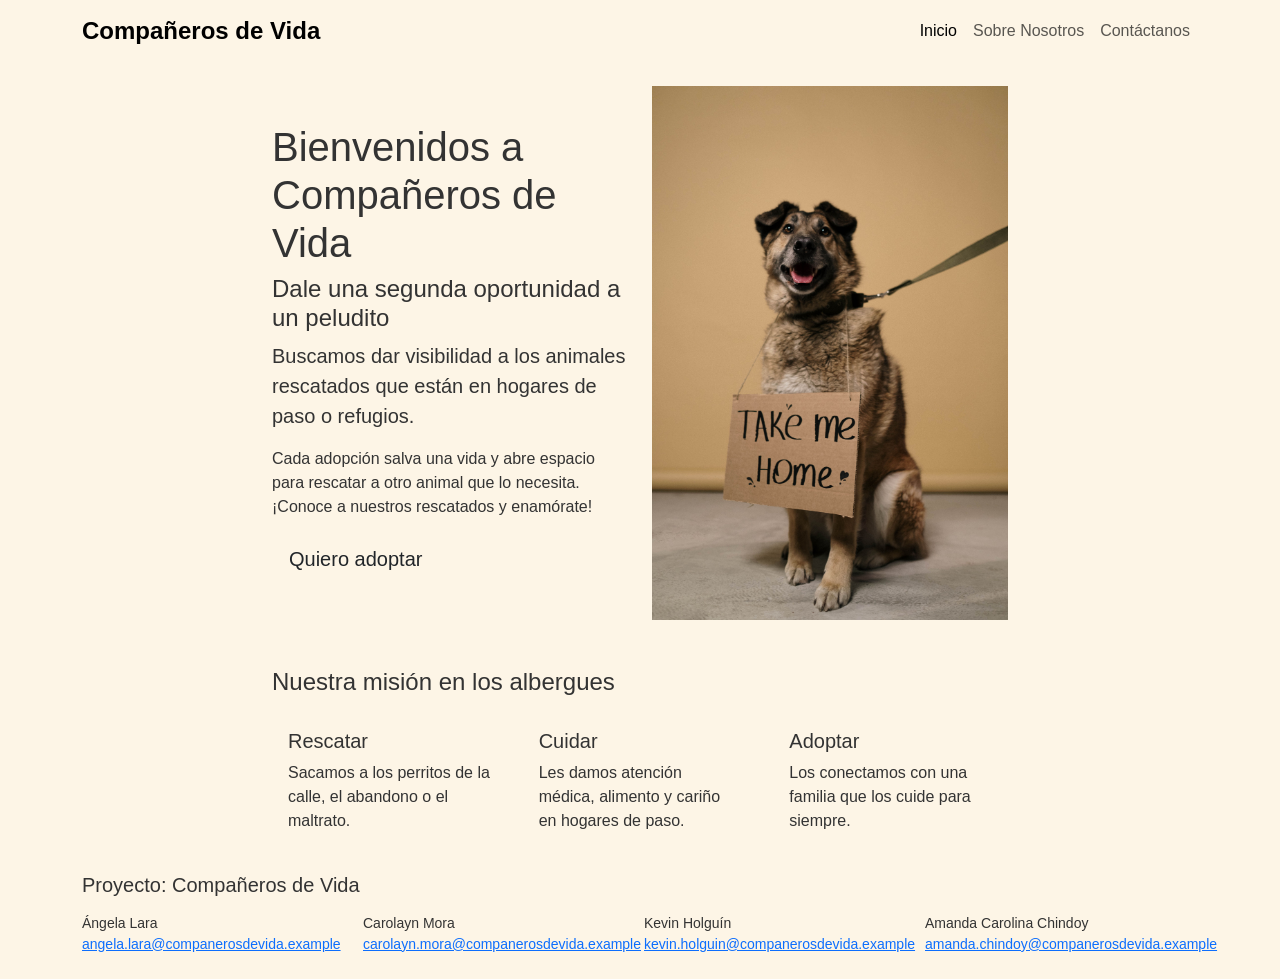
==== index.html @ 9563bc23 "unico codigo" ====
﻿<!DOCTYPE html>
<html lang="es">
<head>
    <meta charset="UTF-8">
    <meta name="viewport" content="width=device-width, initial-scale=1.0">
    <title>Inicio - Compañeros de Vida</title>
    <link href="https://cdn.jsdelivr.net/npm/bootstrap@5.3.8/dist/css/bootstrap.min.css" rel="stylesheet">
    <link href="https://fonts.googleapis.com/css2?family=Nunito:wght@400;600;800&display=swap" rel="stylesheet">
    <link href="/styles.css" rel="stylesheet">
</head>
<body>
    <nav class="navbar navbar-expand-lg navbar-compania sticky-top">
        <div class="container">
            <a class="navbar-brand fs-4 fw-bolder" href="index.html">Compañeros de Vida</a>
            <button class="navbar-toggler" type="button" data-bs-toggle="collapse" data-bs-target="#menuPrincipal" aria-controls="menuPrincipal" aria-expanded="false" aria-label="Abrir menú">
                <span class="navbar-toggler-icon"></span>
            </button>
            <div class="collapse navbar-collapse" id="menuPrincipal">
                <ul class="navbar-nav ms-auto">
                    <li class="nav-item"><a class="nav-link active" href="index.html" aria-current="page">Inicio</a></li>
                    <li class="nav-item"><a class="nav-link" href="quienes-somos.html">Sobre Nosotros</a></li>
                    <li class="nav-item"><a class="nav-link" href="contacto.html">Contáctanos</a></li>
                </ul>
            </div>
        </div>
    </nav>
    <div class="container mt-4">
        <div class="row">
            <aside class="col-md-2 columna-reservada">
                <!-- Publicidad futura -->
            </aside>

            <main class="col-md-8">
                <div class="row align-items-center g-4">
                    <div class="col-lg-6">
                        <h1 class="display-6">Bienvenidos a Compañeros de Vida</h1>
                        <h2 class="h4">Dale una segunda oportunidad a un peludito</h2>
                        <p class="lead">Buscamos dar visibilidad a los animales rescatados que están en hogares de paso o refugios.</p>
                        <p>Cada adopción salva una vida y abre espacio para rescatar a otro animal que lo necesita. ¡Conoce a nuestros rescatados y enamórate!</p>
                        <a href="contacto.html" class="btn btn-compania btn-lg">Quiero adoptar</a>
                    </div>
                    <div class="col-lg-6 text-center">
                        <img src="img/perito-inicio.png" class="img-fluid img-redondeada" alt="Perro pidiendo un hogar de paso">
                    </div>
                </div>

                <h2 class="h4 mt-5 mb-3">Nuestra misión en los albergues</h2>
                <div class="row g-3">
                    <div class="col-md-4">
                        <div class="tarjeta-compania p-3 h-100">
                            <h3 class="h5">Rescatar</h3>
                            <p class="mb-0">Sacamos a los perritos de la calle, el abandono o el maltrato.</p>
                        </div>
                    </div>
                    <div class="col-md-4">
                        <div class="tarjeta-compania p-3 h-100">
                            <h3 class="h5">Cuidar</h3>
                            <p class="mb-0">Les damos atención médica, alimento y cariño en hogares de paso.</p>
                        </div>
                    </div>
                    <div class="col-md-4">
                        <div class="tarjeta-compania p-3 h-100">
                            <h3 class="h5">Adoptar</h3>
                            <p class="mb-0">Los conectamos con una familia que los cuide para siempre.</p>
                        </div>
                    </div>
                </div>
            </main>

            <aside class="col-md-2 columna-reservada">
                <!-- Noticias futuras -->
            </aside>
        </div>
    </div>

    <footer class="footer-compania py-4">
        <div class="container">
            <h2 class="h5 mb-3">Proyecto: Compañeros de Vida</h2>
            <div class="row row-cols-1 row-cols-md-2 row-cols-lg-4 g-2 small">
                <div class="col">Ángela Lara<br><a href="mailto:angela.lara@companerosdevida.example">angela.lara@companerosdevida.example</a></div>
                <div class="col">Carolayn Mora<br><a href="mailto:carolayn.mora@companerosdevida.example">carolayn.mora@companerosdevida.example</a></div>
                <div class="col">Kevin Holguín<br><a href="mailto:kevin.holguin@companerosdevida.example">kevin.holguin@companerosdevida.example</a></div>
                <div class="col">Amanda Carolina Chindoy<br><a href="mailto:amanda.chindoy@companerosdevida.example">amanda.chindoy@companerosdevida.example</a></div>
            </div>
        </div>
    </footer>

    <script src="https://cdn.jsdelivr.net/npm/bootstrap@5.3.8/dist/js/bootstrap.bundle.min.js"></script>
</body>
</html>
---- styles.css ----
﻿body {
    font-family: Arial, sans-serif;
    margin: 0;
    background-color: #fdf5e6; 
    color: #333;
}


.seccion-dividida {
    display: flex;
    align-items: center;
    padding: 40px;
    max-width: 1000px;
    margin: 0 auto;
}

.texto-izq {
    flex: 1;
    padding-right: 30px;
}

.imagen-der {
    flex: 1;
    text-align: center;
}

.imagen-der img {
    max-width: 100%;
    border-radius: 10px;
    box-shadow: 0 4px 8px rgba(0,0,0,0.2);
}
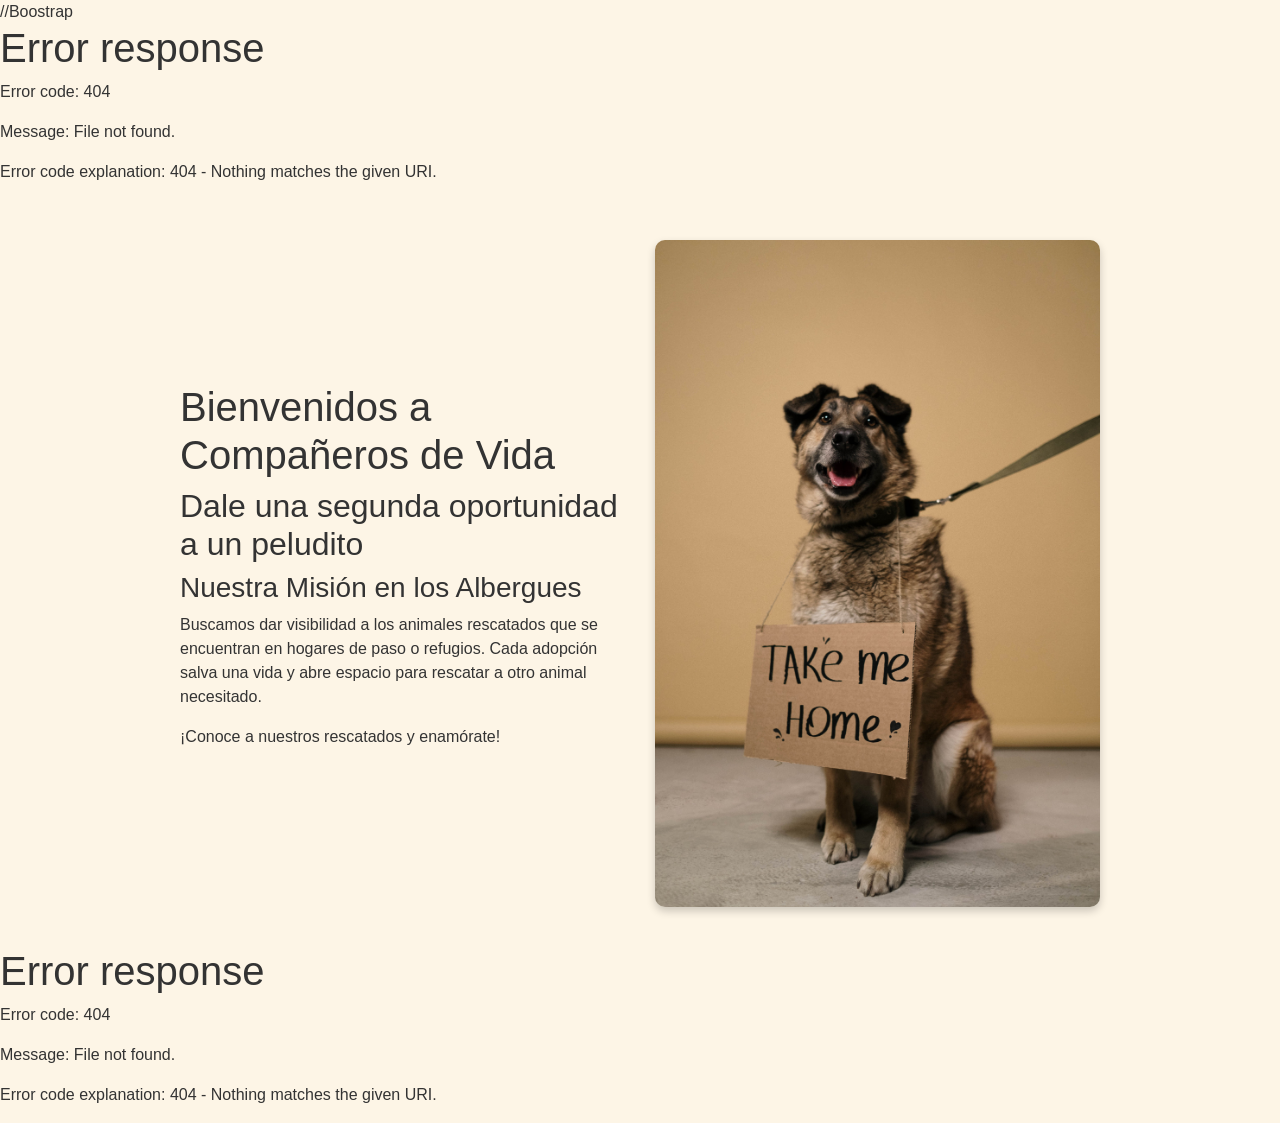
==== commit 76356bcf: "Se agrego Boostrap" ====
--- a/index.html
+++ b/index.html
@@ -4,87 +4,51 @@
     <meta charset="UTF-8">
     <meta name="viewport" content="width=device-width, initial-scale=1.0">
     <title>Inicio - Compañeros de Vida</title>
-    <link href="https://cdn.jsdelivr.net/npm/bootstrap@5.3.8/dist/css/bootstrap.min.css" rel="stylesheet">
-    <link href="https://fonts.googleapis.com/css2?family=Nunito:wght@400;600;800&display=swap" rel="stylesheet">
-    <link href="/styles.css" rel="stylesheet">
+
+    //Boostrap
+    <link href="https://cdn.jsdelivr.net/npm/bootstrap@5.3.8/dist/css/bootstrap.min.css" rel="stylesheet" 
+    integrity="sha384-sRIl4kxILFvY47J16cr9ZwB07vP4J8+LH7qKQnuqkuIAvNWLzeN8tE5YBujZqJLB" crossorigin="anonymous">
+    
+    <link rel="stylesheet" href="navbar/navbar.css">
+    <link rel="stylesheet" href="footer/footer.css">
+    <link rel="stylesheet" href="index.css">
 </head>
 <body>
-    <nav class="navbar navbar-expand-lg navbar-compania sticky-top">
-        <div class="container">
-            <a class="navbar-brand fs-4 fw-bolder" href="index.html">Compañeros de Vida</a>
-            <button class="navbar-toggler" type="button" data-bs-toggle="collapse" data-bs-target="#menuPrincipal" aria-controls="menuPrincipal" aria-expanded="false" aria-label="Abrir menú">
-                <span class="navbar-toggler-icon"></span>
-            </button>
-            <div class="collapse navbar-collapse" id="menuPrincipal">
-                <ul class="navbar-nav ms-auto">
-                    <li class="nav-item"><a class="nav-link active" href="index.html" aria-current="page">Inicio</a></li>
-                    <li class="nav-item"><a class="nav-link" href="quienes-somos.html">Sobre Nosotros</a></li>
-                    <li class="nav-item"><a class="nav-link" href="contacto.html">Contáctanos</a></li>
-                </ul>
-            </div>
+    <header id="navbar-container"></header>
+
+
+    <main class="seccion-dividida">
+        <div class="texto-izq">
+            <h1>Bienvenidos a Compañeros de Vida</h1>
+            <h2>Dale una segunda oportunidad a un peludito</h2>
+            <h3>Nuestra Misión en los Albergues</h3>
+            <p>Buscamos dar visibilidad a los animales rescatados que se encuentran en hogares de paso o refugios. Cada adopción salva una vida y abre espacio para rescatar a otro animal necesitado.</p>
+            <p>¡Conoce a nuestros rescatados y enamórate!</p>
         </div>
-    </nav>
-    <div class="container mt-4">
-        <div class="row">
-            <aside class="col-md-2 columna-reservada">
-                <!-- Publicidad futura -->
-            </aside>
+        <div class="imagen-der">
+            <img src="/img/perito-inicio.png" alt="Perro pidiendo un hogar de paso">
+        </div>
+    </main>
+        <div id="footer-container"></div>
 
-            <main class="col-md-8">
-                <div class="row align-items-center g-4">
-                    <div class="col-lg-6">
-                        <h1 class="display-6">Bienvenidos a Compañeros de Vida</h1>
-                        <h2 class="h4">Dale una segunda oportunidad a un peludito</h2>
-                        <p class="lead">Buscamos dar visibilidad a los animales rescatados que están en hogares de paso o refugios.</p>
-                        <p>Cada adopción salva una vida y abre espacio para rescatar a otro animal que lo necesita. ¡Conoce a nuestros rescatados y enamórate!</p>
-                        <a href="contacto.html" class="btn btn-compania btn-lg">Quiero adoptar</a>
-                    </div>
-                    <div class="col-lg-6 text-center">
-                        <img src="img/perito-inicio.png" class="img-fluid img-redondeada" alt="Perro pidiendo un hogar de paso">
-                    </div>
-                </div>
 
-                <h2 class="h4 mt-5 mb-3">Nuestra misión en los albergues</h2>
-                <div class="row g-3">
-                    <div class="col-md-4">
-                        <div class="tarjeta-compania p-3 h-100">
-                            <h3 class="h5">Rescatar</h3>
-                            <p class="mb-0">Sacamos a los perritos de la calle, el abandono o el maltrato.</p>
-                        </div>
-                    </div>
-                    <div class="col-md-4">
-                        <div class="tarjeta-compania p-3 h-100">
-                            <h3 class="h5">Cuidar</h3>
-                            <p class="mb-0">Les damos atención médica, alimento y cariño en hogares de paso.</p>
-                        </div>
-                    </div>
-                    <div class="col-md-4">
-                        <div class="tarjeta-compania p-3 h-100">
-                            <h3 class="h5">Adoptar</h3>
-                            <p class="mb-0">Los conectamos con una familia que los cuide para siempre.</p>
-                        </div>
-                    </div>
-                </div>
-            </main>
+    <script src="https://cdn.jsdelivr.net/npm/bootstrap@5.3.8/dist/js/bootstrap.bundle.min.js" 
+    integrity="sha384-FKyoEForCGlyvwx9Hj09JcYn3nv7wiPVlz7YYwJrWVcXK/BmnVDxM+D2scQbITxI" crossorigin="anonymous">
+    </script>
+    
+    <script>
+        fetch('navbar/navbar.html')
+            .then(response => response.text())
+            .then(data => {
+                document.getElementById('navbar-container').innerHTML = data;
+            });
+            fetch('footer/footer.html')
+            .then(response => response.text())
+            .then(data => {
+                document.getElementById('footer-container').innerHTML = data;
+            });
 
-            <aside class="col-md-2 columna-reservada">
-                <!-- Noticias futuras -->
-            </aside>
-        </div>
-    </div>
+    </script>
 
-    <footer class="footer-compania py-4">
-        <div class="container">
-            <h2 class="h5 mb-3">Proyecto: Compañeros de Vida</h2>
-            <div class="row row-cols-1 row-cols-md-2 row-cols-lg-4 g-2 small">
-                <div class="col">Ángela Lara<br><a href="mailto:angela.lara@companerosdevida.example">angela.lara@companerosdevida.example</a></div>
-                <div class="col">Carolayn Mora<br><a href="mailto:carolayn.mora@companerosdevida.example">carolayn.mora@companerosdevida.example</a></div>
-                <div class="col">Kevin Holguín<br><a href="mailto:kevin.holguin@companerosdevida.example">kevin.holguin@companerosdevida.example</a></div>
-                <div class="col">Amanda Carolina Chindoy<br><a href="mailto:amanda.chindoy@companerosdevida.example">amanda.chindoy@companerosdevida.example</a></div>
-            </div>
-        </div>
-    </footer>
-
-    <script src="https://cdn.jsdelivr.net/npm/bootstrap@5.3.8/dist/js/bootstrap.bundle.min.js"></script>
 </body>
-</html>
+</html>
--- a/index.css
+++ b/index.css
@@ -0,0 +1,32 @@
+﻿body {
+    font-family: Arial, sans-serif;
+    margin: 0;
+    background-color: #fdf5e6; 
+    color: #333;
+}
+
+
+.seccion-dividida {
+    display: flex;
+    align-items: center;
+    padding: 40px;
+    max-width: 1000px;
+    margin: 0 auto;
+}
+
+.texto-izq {
+    flex: 1;
+    padding-right: 30px;
+}
+
+.imagen-der {
+    flex: 1;
+    text-align: center;
+}
+
+.imagen-der img {
+    max-width: 100%;
+    border-radius: 10px;
+    box-shadow: 0 4px 8px rgba(0,0,0,0.2);
+}
+
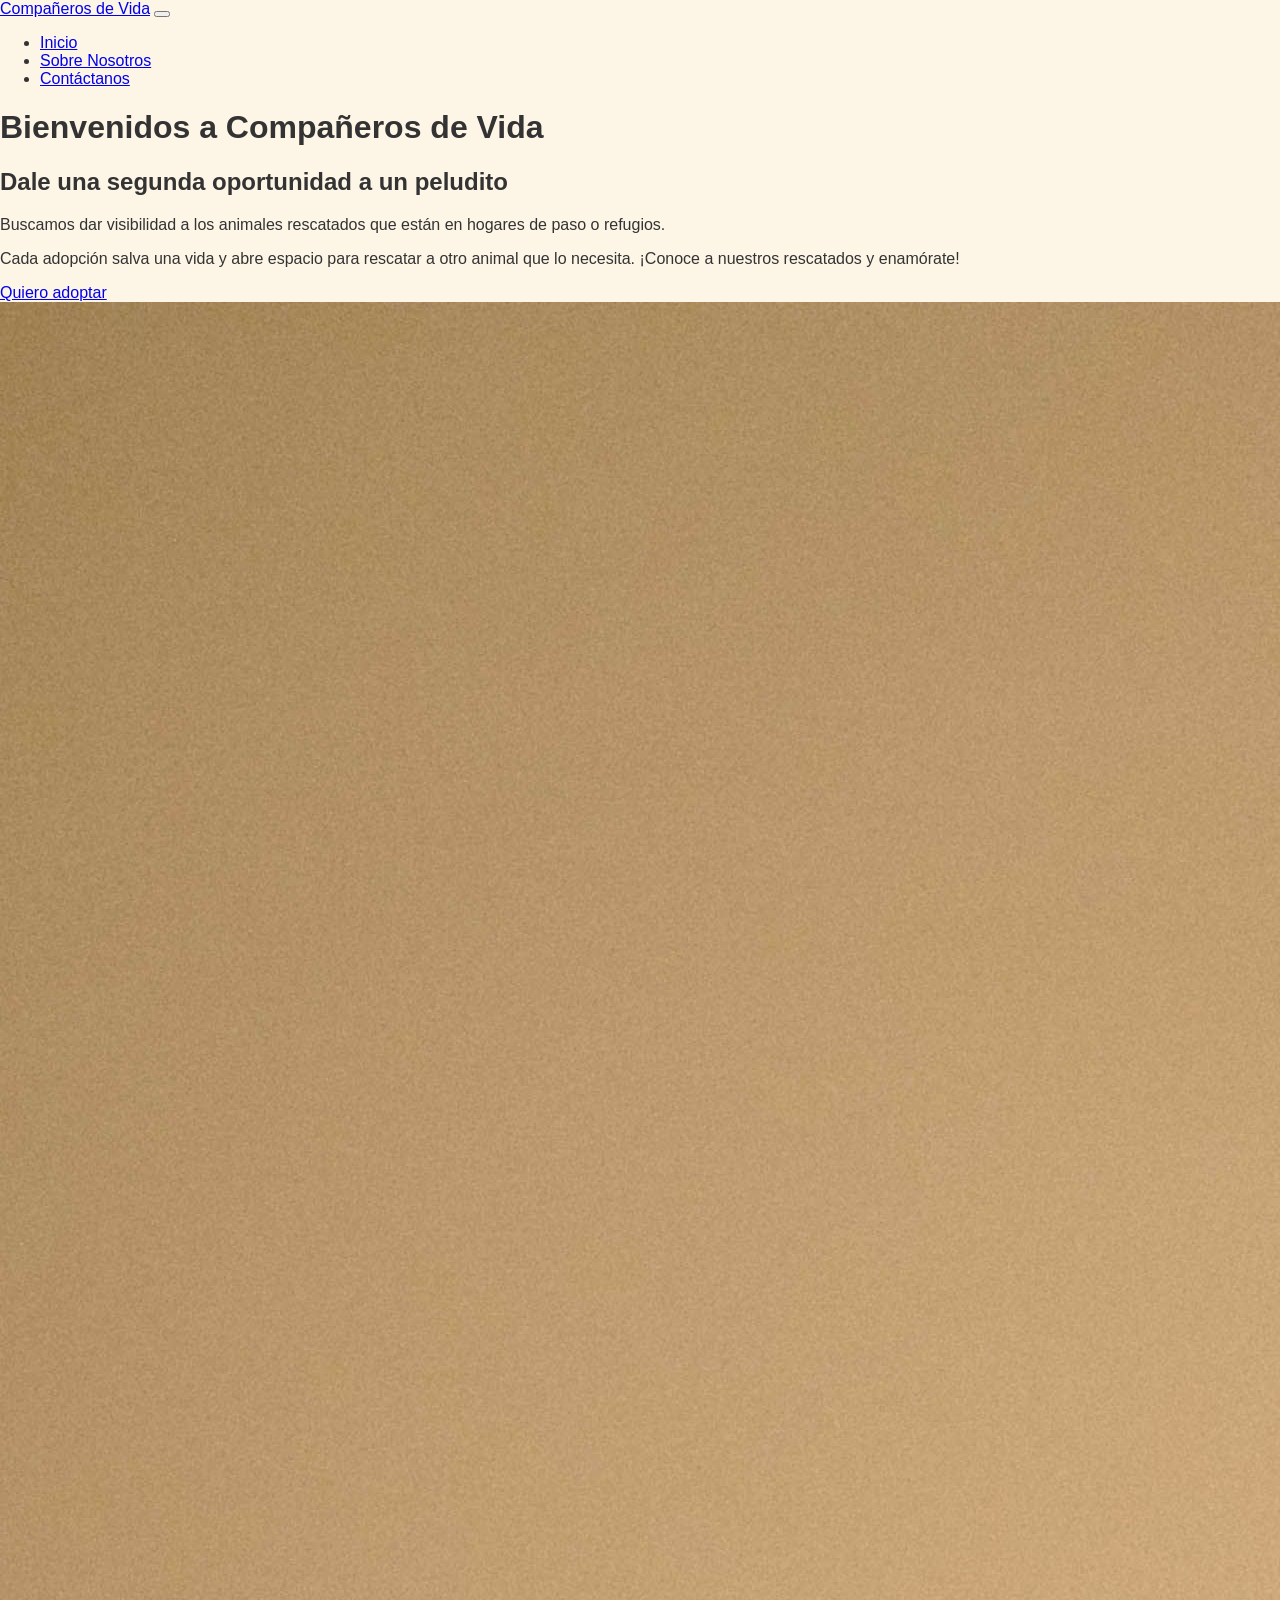
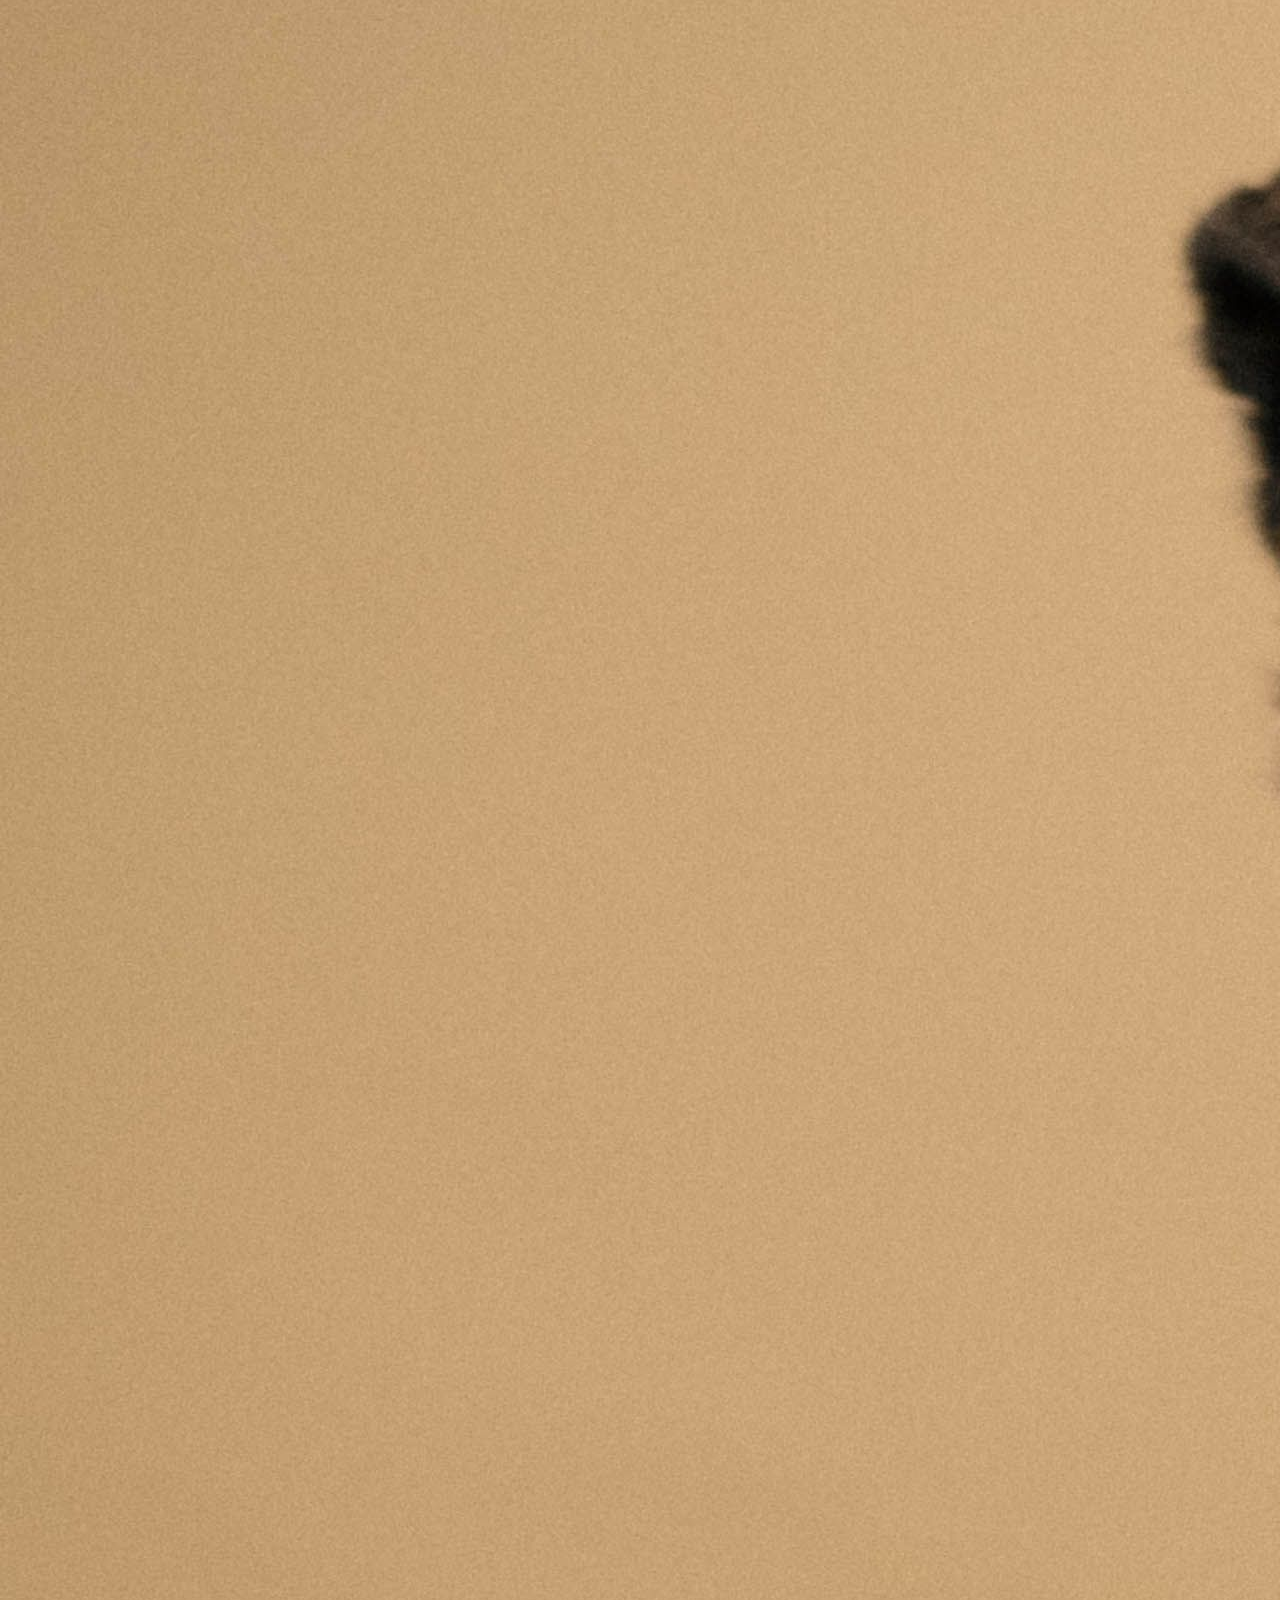
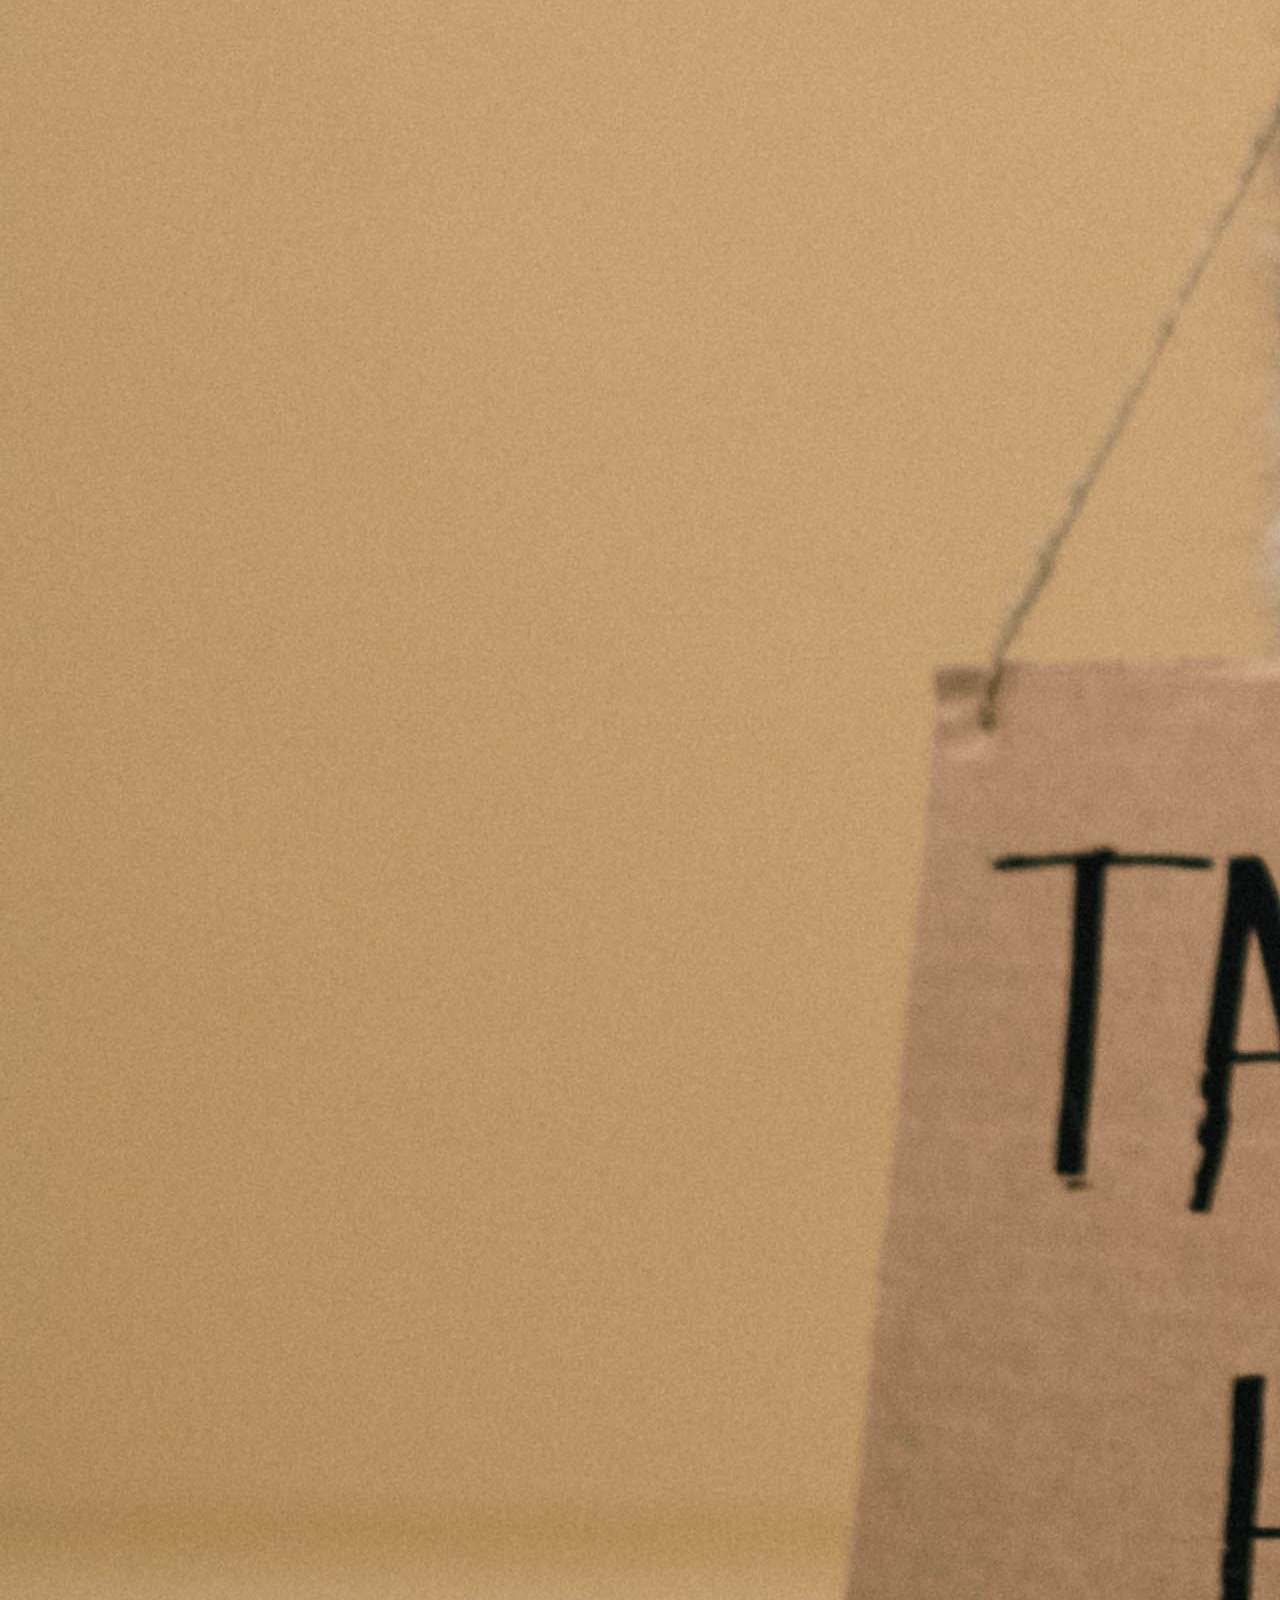
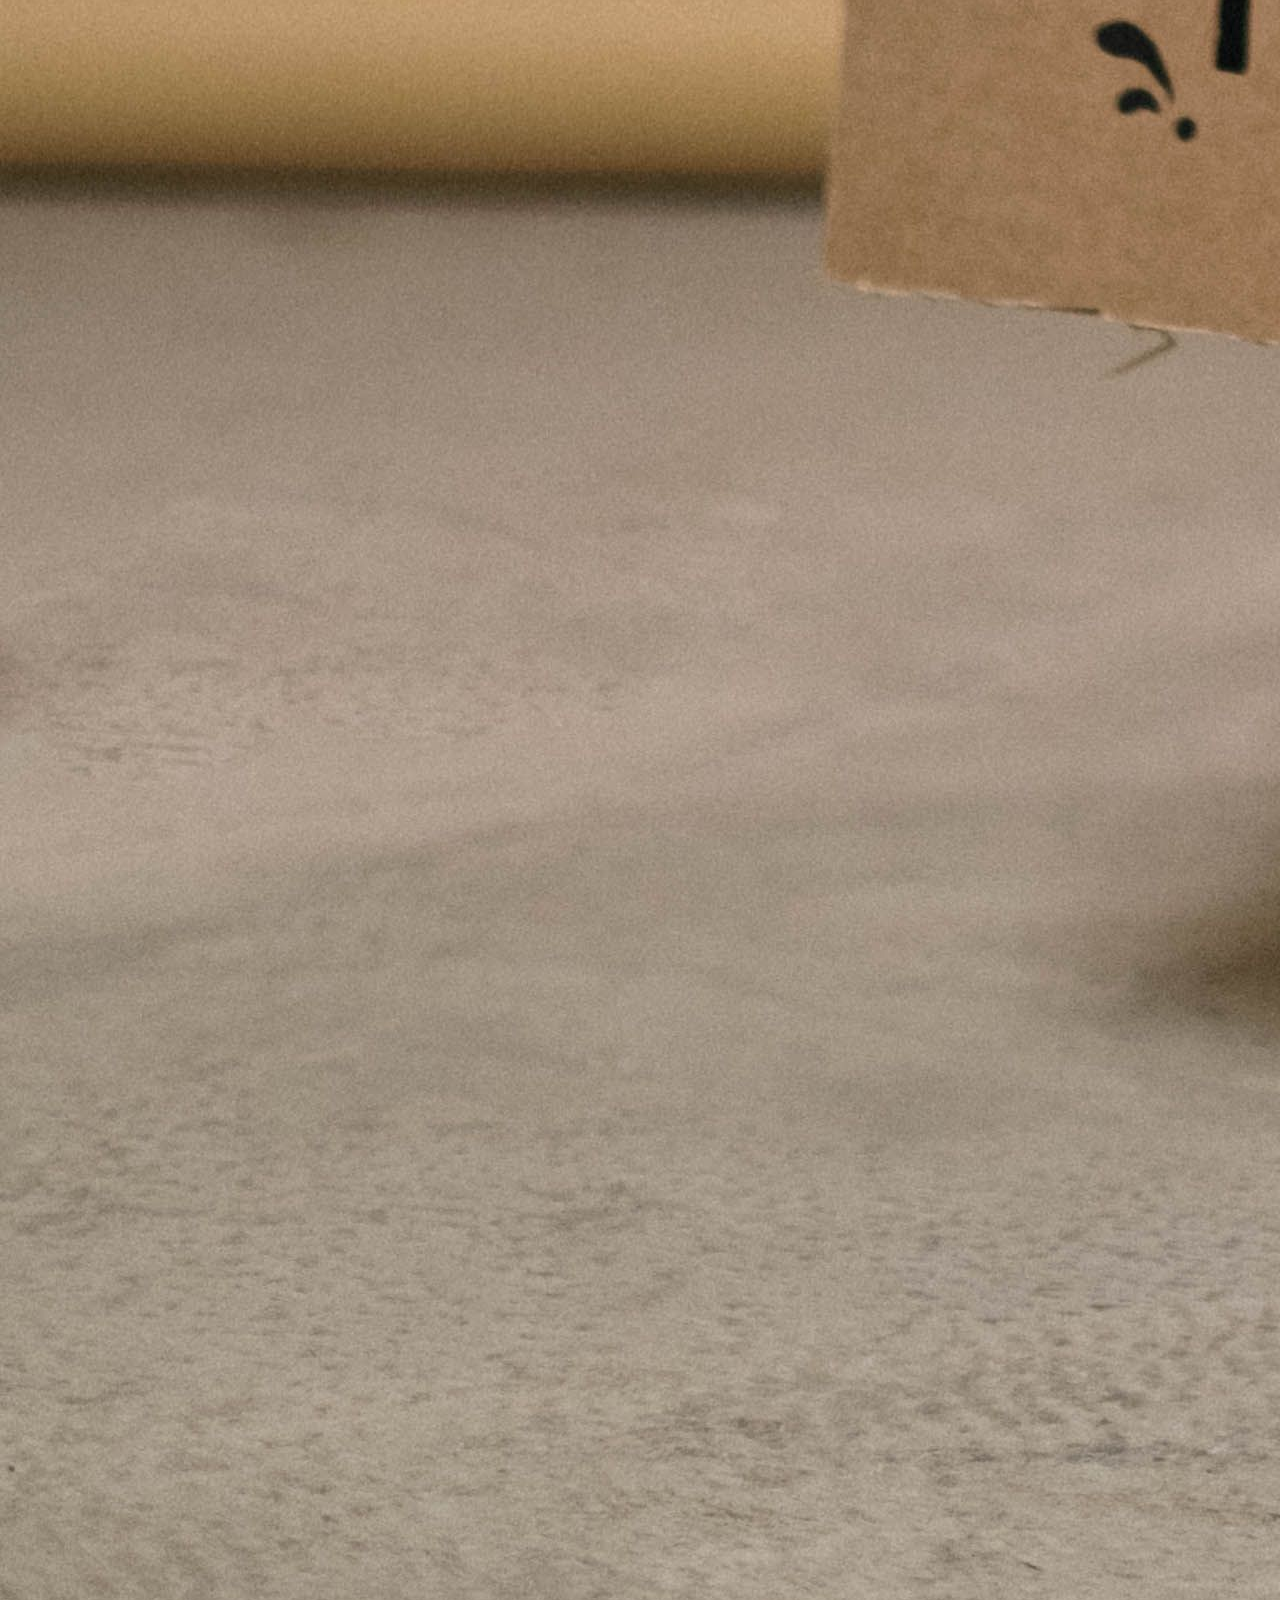
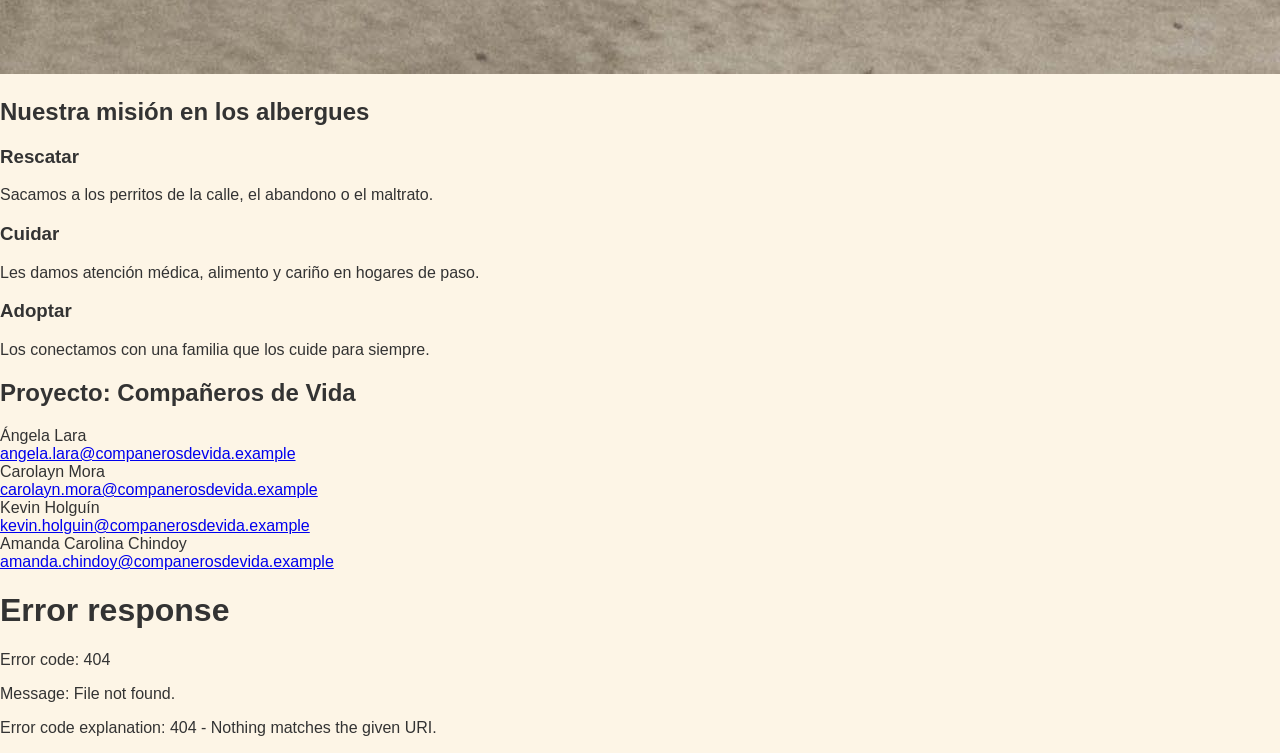
==== commit 49ae30da: "Merge remote-tracking branch 'origin/AmandaC' # Conflicts: #	index.html" ====
--- a/index.html
+++ b/index.html
@@ -4,38 +4,87 @@
     <meta charset="UTF-8">
     <meta name="viewport" content="width=device-width, initial-scale=1.0">
     <title>Inicio - Compañeros de Vida</title>
-
-    //Boostrap
-    <link href="https://cdn.jsdelivr.net/npm/bootstrap@5.3.8/dist/css/bootstrap.min.css" rel="stylesheet" 
-    integrity="sha384-sRIl4kxILFvY47J16cr9ZwB07vP4J8+LH7qKQnuqkuIAvNWLzeN8tE5YBujZqJLB" crossorigin="anonymous">
-    
     <link rel="stylesheet" href="navbar/navbar.css">
     <link rel="stylesheet" href="footer/footer.css">
     <link rel="stylesheet" href="index.css">
 </head>
 <body>
-    <header id="navbar-container"></header>
+    <nav class="navbar navbar-expand-lg navbar-compania sticky-top">
+        <div class="container">
+            <a class="navbar-brand fs-4 fw-bolder" href="index.html">Compañeros de Vida</a>
+            <button class="navbar-toggler" type="button" data-bs-toggle="collapse" data-bs-target="#menuPrincipal" aria-controls="menuPrincipal" aria-expanded="false" aria-label="Abrir menú">
+                <span class="navbar-toggler-icon"></span>
+            </button>
+            <div class="collapse navbar-collapse" id="menuPrincipal">
+                <ul class="navbar-nav ms-auto">
+                    <li class="nav-item"><a class="nav-link active" href="index.html" aria-current="page">Inicio</a></li>
+                    <li class="nav-item"><a class="nav-link" href="quienes-somos.html">Sobre Nosotros</a></li>
+                    <li class="nav-item"><a class="nav-link" href="contacto.html">Contáctanos</a></li>
+                </ul>
+            </div>
+        </div>
+    </nav>
+    <div class="container mt-4">
+        <div class="row">
+            <aside class="col-md-2 columna-reservada">
+                <!-- Publicidad futura -->
+            </aside>
 
+            <main class="col-md-8">
+                <div class="row align-items-center g-4">
+                    <div class="col-lg-6">
+                        <h1 class="display-6">Bienvenidos a Compañeros de Vida</h1>
+                        <h2 class="h4">Dale una segunda oportunidad a un peludito</h2>
+                        <p class="lead">Buscamos dar visibilidad a los animales rescatados que están en hogares de paso o refugios.</p>
+                        <p>Cada adopción salva una vida y abre espacio para rescatar a otro animal que lo necesita. ¡Conoce a nuestros rescatados y enamórate!</p>
+                        <a href="contacto.html" class="btn btn-compania btn-lg">Quiero adoptar</a>
+                    </div>
+                    <div class="col-lg-6 text-center">
+                        <img src="img/perito-inicio.png" class="img-fluid img-redondeada" alt="Perro pidiendo un hogar de paso">
+                    </div>
+                </div>
 
-    <main class="seccion-dividida">
-        <div class="texto-izq">
-            <h1>Bienvenidos a Compañeros de Vida</h1>
-            <h2>Dale una segunda oportunidad a un peludito</h2>
-            <h3>Nuestra Misión en los Albergues</h3>
-            <p>Buscamos dar visibilidad a los animales rescatados que se encuentran en hogares de paso o refugios. Cada adopción salva una vida y abre espacio para rescatar a otro animal necesitado.</p>
-            <p>¡Conoce a nuestros rescatados y enamórate!</p>
+                <h2 class="h4 mt-5 mb-3">Nuestra misión en los albergues</h2>
+                <div class="row g-3">
+                    <div class="col-md-4">
+                        <div class="tarjeta-compania p-3 h-100">
+                            <h3 class="h5">Rescatar</h3>
+                            <p class="mb-0">Sacamos a los perritos de la calle, el abandono o el maltrato.</p>
+                        </div>
+                    </div>
+                    <div class="col-md-4">
+                        <div class="tarjeta-compania p-3 h-100">
+                            <h3 class="h5">Cuidar</h3>
+                            <p class="mb-0">Les damos atención médica, alimento y cariño en hogares de paso.</p>
+                        </div>
+                    </div>
+                    <div class="col-md-4">
+                        <div class="tarjeta-compania p-3 h-100">
+                            <h3 class="h5">Adoptar</h3>
+                            <p class="mb-0">Los conectamos con una familia que los cuide para siempre.</p>
+                        </div>
+                    </div>
+                </div>
+            </main>
+
+            <aside class="col-md-2 columna-reservada">
+                <!-- Noticias futuras -->
+            </aside>
         </div>
-        <div class="imagen-der">
-            <img src="/img/perito-inicio.png" alt="Perro pidiendo un hogar de paso">
+    </div>
+
+    <footer class="footer-compania py-4">
+        <div class="container">
+            <h2 class="h5 mb-3">Proyecto: Compañeros de Vida</h2>
+            <div class="row row-cols-1 row-cols-md-2 row-cols-lg-4 g-2 small">
+                <div class="col">Ángela Lara<br><a href="mailto:angela.lara@companerosdevida.example">angela.lara@companerosdevida.example</a></div>
+                <div class="col">Carolayn Mora<br><a href="mailto:carolayn.mora@companerosdevida.example">carolayn.mora@companerosdevida.example</a></div>
+                <div class="col">Kevin Holguín<br><a href="mailto:kevin.holguin@companerosdevida.example">kevin.holguin@companerosdevida.example</a></div>
+                <div class="col">Amanda Carolina Chindoy<br><a href="mailto:amanda.chindoy@companerosdevida.example">amanda.chindoy@companerosdevida.example</a></div>
+            </div>
         </div>
     </main>
         <div id="footer-container"></div>
-
-
-    <script src="https://cdn.jsdelivr.net/npm/bootstrap@5.3.8/dist/js/bootstrap.bundle.min.js" 
-    integrity="sha384-FKyoEForCGlyvwx9Hj09JcYn3nv7wiPVlz7YYwJrWVcXK/BmnVDxM+D2scQbITxI" crossorigin="anonymous">
-    </script>
-    
     <script>
         fetch('navbar/navbar.html')
             .then(response => response.text())
@@ -51,4 +100,4 @@
     </script>
 
 </body>
-</html>+</html>
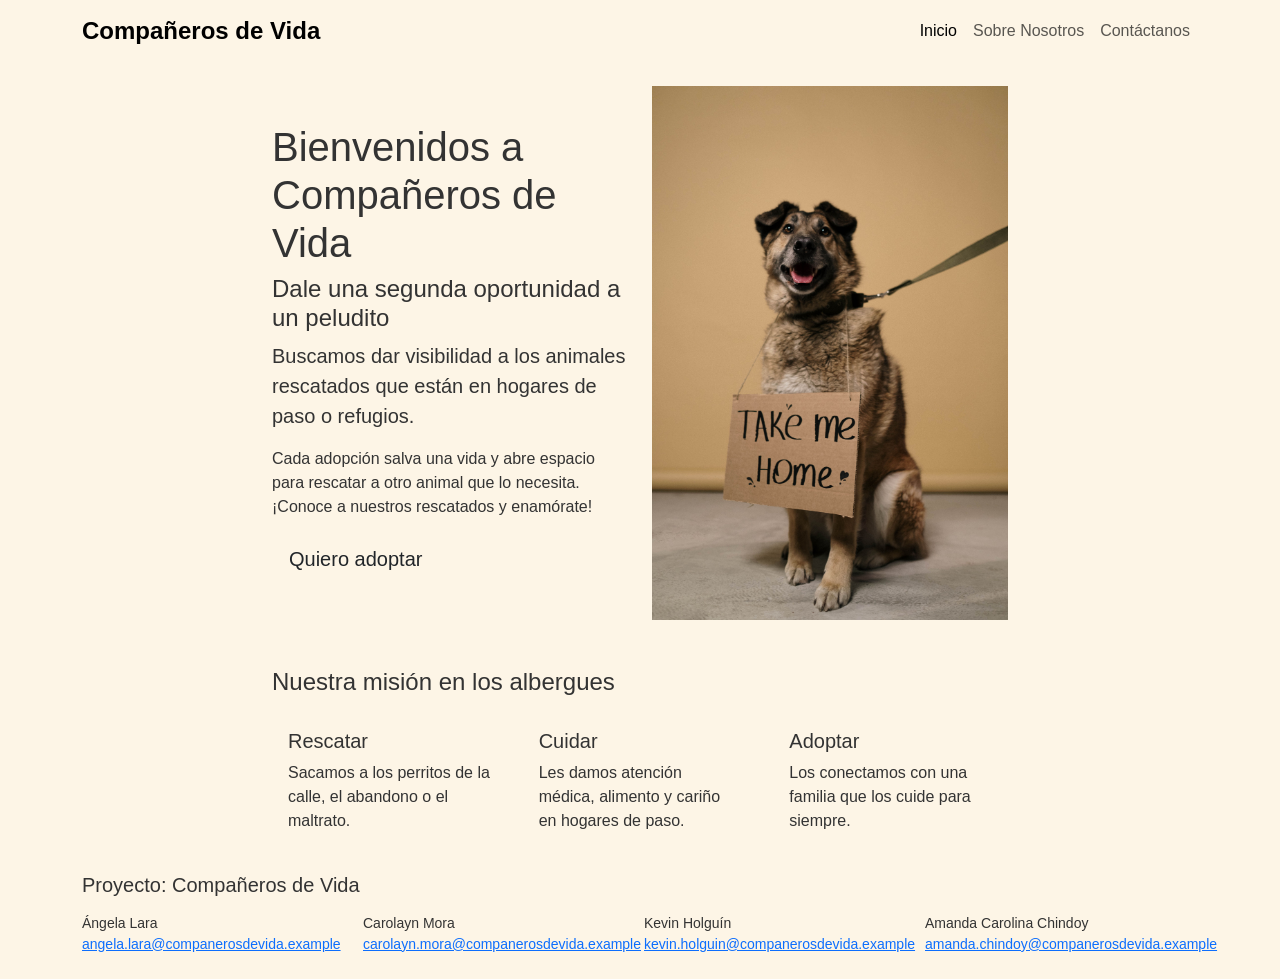
==== commit 0b04da9f: "Revert "Merge remote-tracking branch 'origin/AmandaC'" This reverts commit 49ae30da8d7e02598337265c3" ====
--- a/index.html
+++ b/index.html
@@ -4,9 +4,9 @@
     <meta charset="UTF-8">
     <meta name="viewport" content="width=device-width, initial-scale=1.0">
     <title>Inicio - Compañeros de Vida</title>
-    <link rel="stylesheet" href="navbar/navbar.css">
-    <link rel="stylesheet" href="footer/footer.css">
-    <link rel="stylesheet" href="index.css">
+    <link href="https://cdn.jsdelivr.net/npm/bootstrap@5.3.8/dist/css/bootstrap.min.css" rel="stylesheet">
+    <link href="https://fonts.googleapis.com/css2?family=Nunito:wght@400;600;800&display=swap" rel="stylesheet">
+    <link href="/styles.css" rel="stylesheet">
 </head>
 <body>
     <nav class="navbar navbar-expand-lg navbar-compania sticky-top">
@@ -83,21 +83,8 @@
                 <div class="col">Amanda Carolina Chindoy<br><a href="mailto:amanda.chindoy@companerosdevida.example">amanda.chindoy@companerosdevida.example</a></div>
             </div>
         </div>
-    </main>
-        <div id="footer-container"></div>
-    <script>
-        fetch('navbar/navbar.html')
-            .then(response => response.text())
-            .then(data => {
-                document.getElementById('navbar-container').innerHTML = data;
-            });
-            fetch('footer/footer.html')
-            .then(response => response.text())
-            .then(data => {
-                document.getElementById('footer-container').innerHTML = data;
-            });
+    </footer>
 
-    </script>
-
+    <script src="https://cdn.jsdelivr.net/npm/bootstrap@5.3.8/dist/js/bootstrap.bundle.min.js"></script>
 </body>
 </html>
--- a/styles.css
+++ b/styles.css
@@ -0,0 +1,32 @@
+﻿body {
+    font-family: Arial, sans-serif;
+    margin: 0;
+    background-color: #fdf5e6; 
+    color: #333;
+}
+
+
+.seccion-dividida {
+    display: flex;
+    align-items: center;
+    padding: 40px;
+    max-width: 1000px;
+    margin: 0 auto;
+}
+
+.texto-izq {
+    flex: 1;
+    padding-right: 30px;
+}
+
+.imagen-der {
+    flex: 1;
+    text-align: center;
+}
+
+.imagen-der img {
+    max-width: 100%;
+    border-radius: 10px;
+    box-shadow: 0 4px 8px rgba(0,0,0,0.2);
+}
+
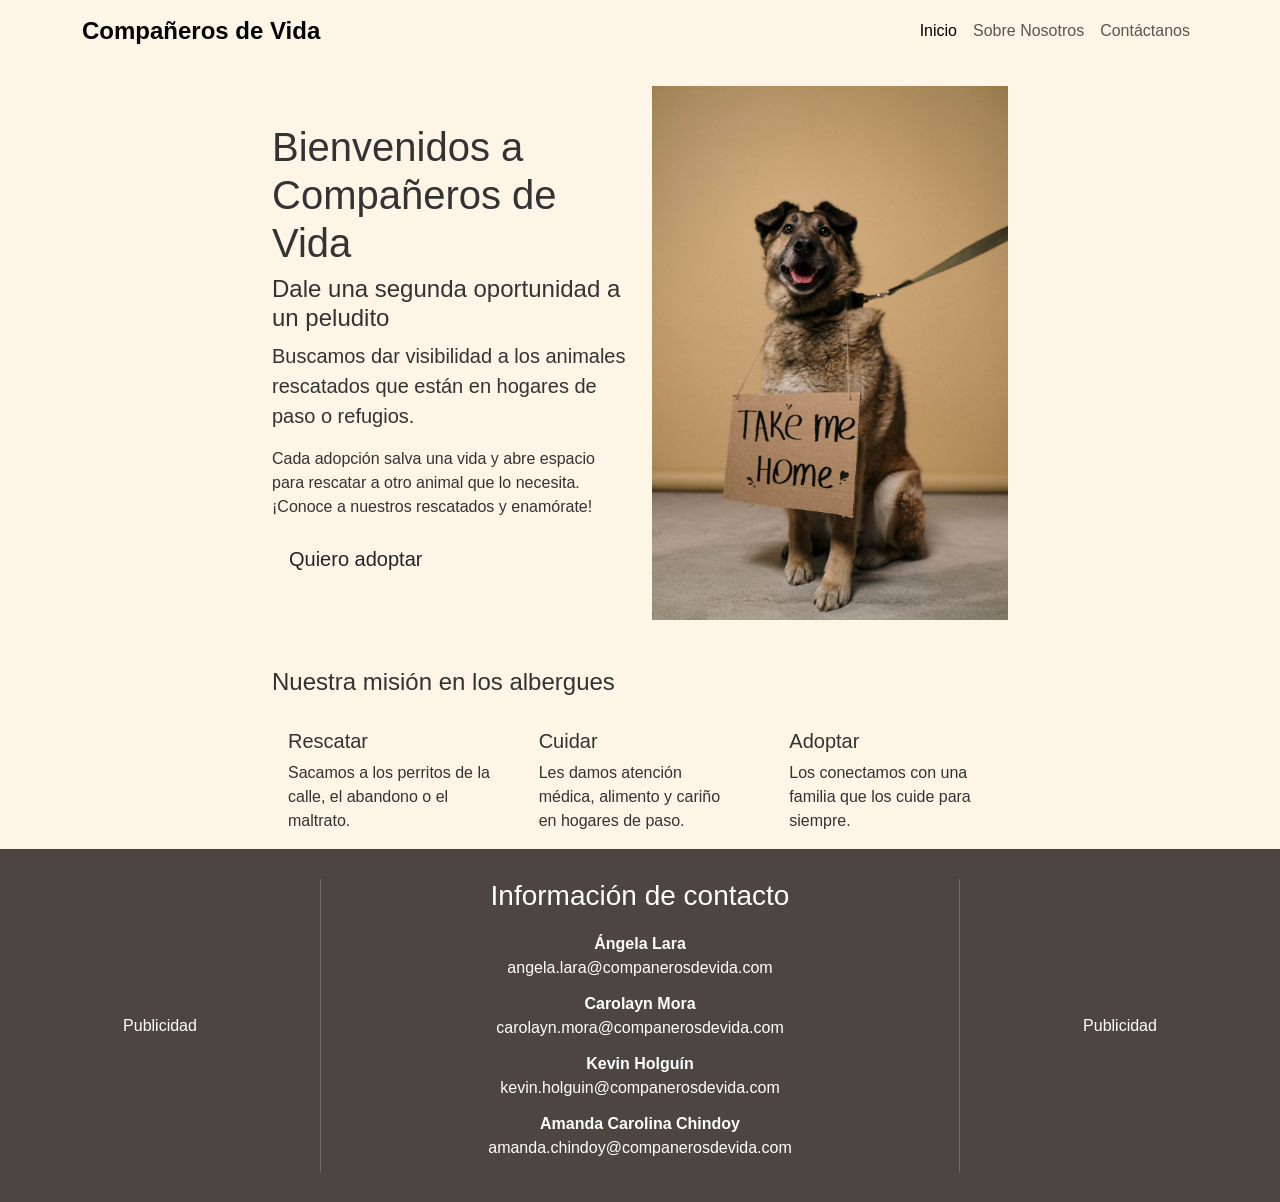
==== commit 4387aa48: "Footer" ====
--- a/index.html
+++ b/index.html
@@ -1,90 +1,165 @@
-﻿<!DOCTYPE html>
+﻿<!doctype html>
 <html lang="es">
-<head>
-    <meta charset="UTF-8">
-    <meta name="viewport" content="width=device-width, initial-scale=1.0">
+  <head>
+    <meta charset="UTF-8" />
+    <meta name="viewport" content="width=device-width, initial-scale=1.0" />
     <title>Inicio - Compañeros de Vida</title>
-    <link href="https://cdn.jsdelivr.net/npm/bootstrap@5.3.8/dist/css/bootstrap.min.css" rel="stylesheet">
-    <link href="https://fonts.googleapis.com/css2?family=Nunito:wght@400;600;800&display=swap" rel="stylesheet">
-    <link href="/styles.css" rel="stylesheet">
-</head>
-<body>
+    <link
+      href="https://cdn.jsdelivr.net/npm/bootstrap@5.3.8/dist/css/bootstrap.min.css"
+      rel="stylesheet"
+    />
+    <link
+      href="https://fonts.googleapis.com/css2?family=Nunito:wght@400;600;800&display=swap"
+      rel="stylesheet"
+    />
+    <link href="/styles.css" rel="stylesheet" />
+  </head>
+  <body>
     <nav class="navbar navbar-expand-lg navbar-compania sticky-top">
-        <div class="container">
-            <a class="navbar-brand fs-4 fw-bolder" href="index.html">Compañeros de Vida</a>
-            <button class="navbar-toggler" type="button" data-bs-toggle="collapse" data-bs-target="#menuPrincipal" aria-controls="menuPrincipal" aria-expanded="false" aria-label="Abrir menú">
-                <span class="navbar-toggler-icon"></span>
-            </button>
-            <div class="collapse navbar-collapse" id="menuPrincipal">
-                <ul class="navbar-nav ms-auto">
-                    <li class="nav-item"><a class="nav-link active" href="index.html" aria-current="page">Inicio</a></li>
-                    <li class="nav-item"><a class="nav-link" href="quienes-somos.html">Sobre Nosotros</a></li>
-                    <li class="nav-item"><a class="nav-link" href="contacto.html">Contáctanos</a></li>
-                </ul>
-            </div>
+      <div class="container">
+        <a class="navbar-brand fs-4 fw-bolder" href="index.html"
+          >Compañeros de Vida</a
+        >
+        <button
+          class="navbar-toggler"
+          type="button"
+          data-bs-toggle="collapse"
+          data-bs-target="#menuPrincipal"
+          aria-controls="menuPrincipal"
+          aria-expanded="false"
+          aria-label="Abrir menú"
+        >
+          <span class="navbar-toggler-icon"></span>
+        </button>
+        <div class="collapse navbar-collapse" id="menuPrincipal">
+          <ul class="navbar-nav ms-auto">
+            <li class="nav-item">
+              <a class="nav-link active" href="index.html" aria-current="page"
+                >Inicio</a
+              >
+            </li>
+            <li class="nav-item">
+              <a class="nav-link" href="quienes-somos.html">Sobre Nosotros</a>
+            </li>
+            <li class="nav-item">
+              <a class="nav-link" href="contacto.html">Contáctanos</a>
+            </li>
+          </ul>
         </div>
+      </div>
     </nav>
     <div class="container mt-4">
-        <div class="row">
-            <aside class="col-md-2 columna-reservada">
-                <!-- Publicidad futura -->
-            </aside>
+      <div class="row">
+        <aside class="col-md-2 columna-reservada">
+          <!-- Publicidad futura -->
+        </aside>
 
-            <main class="col-md-8">
-                <div class="row align-items-center g-4">
-                    <div class="col-lg-6">
-                        <h1 class="display-6">Bienvenidos a Compañeros de Vida</h1>
-                        <h2 class="h4">Dale una segunda oportunidad a un peludito</h2>
-                        <p class="lead">Buscamos dar visibilidad a los animales rescatados que están en hogares de paso o refugios.</p>
-                        <p>Cada adopción salva una vida y abre espacio para rescatar a otro animal que lo necesita. ¡Conoce a nuestros rescatados y enamórate!</p>
-                        <a href="contacto.html" class="btn btn-compania btn-lg">Quiero adoptar</a>
-                    </div>
-                    <div class="col-lg-6 text-center">
-                        <img src="img/perito-inicio.png" class="img-fluid img-redondeada" alt="Perro pidiendo un hogar de paso">
-                    </div>
-                </div>
+        <main class="col-md-8">
+          <div class="row align-items-center g-4">
+            <div class="col-lg-6">
+              <h1 class="display-6">Bienvenidos a Compañeros de Vida</h1>
+              <h2 class="h4">Dale una segunda oportunidad a un peludito</h2>
+              <p class="lead">
+                Buscamos dar visibilidad a los animales rescatados que están en
+                hogares de paso o refugios.
+              </p>
+              <p>
+                Cada adopción salva una vida y abre espacio para rescatar a otro
+                animal que lo necesita. ¡Conoce a nuestros rescatados y
+                enamórate!
+              </p>
+              <a href="contacto.html" class="btn btn-compania btn-lg"
+                >Quiero adoptar</a
+              >
+            </div>
+            <div class="col-lg-6 text-center">
+              <img
+                src="img/perito-inicio.png"
+                class="img-fluid img-redondeada"
+                alt="Perro pidiendo un hogar de paso"
+              />
+            </div>
+          </div>
 
-                <h2 class="h4 mt-5 mb-3">Nuestra misión en los albergues</h2>
-                <div class="row g-3">
-                    <div class="col-md-4">
-                        <div class="tarjeta-compania p-3 h-100">
-                            <h3 class="h5">Rescatar</h3>
-                            <p class="mb-0">Sacamos a los perritos de la calle, el abandono o el maltrato.</p>
-                        </div>
-                    </div>
-                    <div class="col-md-4">
-                        <div class="tarjeta-compania p-3 h-100">
-                            <h3 class="h5">Cuidar</h3>
-                            <p class="mb-0">Les damos atención médica, alimento y cariño en hogares de paso.</p>
-                        </div>
-                    </div>
-                    <div class="col-md-4">
-                        <div class="tarjeta-compania p-3 h-100">
-                            <h3 class="h5">Adoptar</h3>
-                            <p class="mb-0">Los conectamos con una familia que los cuide para siempre.</p>
-                        </div>
-                    </div>
-                </div>
-            </main>
+          <h2 class="h4 mt-5 mb-3">Nuestra misión en los albergues</h2>
+          <div class="row g-3">
+            <div class="col-md-4">
+              <div class="tarjeta-compania p-3 h-100">
+                <h3 class="h5">Rescatar</h3>
+                <p class="mb-0">
+                  Sacamos a los perritos de la calle, el abandono o el maltrato.
+                </p>
+              </div>
+            </div>
+            <div class="col-md-4">
+              <div class="tarjeta-compania p-3 h-100">
+                <h3 class="h5">Cuidar</h3>
+                <p class="mb-0">
+                  Les damos atención médica, alimento y cariño en hogares de
+                  paso.
+                </p>
+              </div>
+            </div>
+            <div class="col-md-4">
+              <div class="tarjeta-compania p-3 h-100">
+                <h3 class="h5">Adoptar</h3>
+                <p class="mb-0">
+                  Los conectamos con una familia que los cuide para siempre.
+                </p>
+              </div>
+            </div>
+          </div>
+        </main>
 
-            <aside class="col-md-2 columna-reservada">
-                <!-- Noticias futuras -->
-            </aside>
-        </div>
+        <aside class="col-md-2 columna-reservada">
+          <!-- Noticias futuras -->
+        </aside>
+      </div>
     </div>
 
-    <footer class="footer-compania py-4">
-        <div class="container">
-            <h2 class="h5 mb-3">Proyecto: Compañeros de Vida</h2>
-            <div class="row row-cols-1 row-cols-md-2 row-cols-lg-4 g-2 small">
-                <div class="col">Ángela Lara<br><a href="mailto:angela.lara@companerosdevida.example">angela.lara@companerosdevida.example</a></div>
-                <div class="col">Carolayn Mora<br><a href="mailto:carolayn.mora@companerosdevida.example">carolayn.mora@companerosdevida.example</a></div>
-                <div class="col">Kevin Holguín<br><a href="mailto:kevin.holguin@companerosdevida.example">kevin.holguin@companerosdevida.example</a></div>
-                <div class="col">Amanda Carolina Chindoy<br><a href="mailto:amanda.chindoy@companerosdevida.example">amanda.chindoy@companerosdevida.example</a></div>
-            </div>
+    
+      <footer class="footer">
+        <div class="footer-column publicidad">Publicidad</div>
+
+        <div class="footer-column informacion">
+          <div class="contacto">
+            <h3>Información de contacto</h3>
+
+            <p>
+              <strong>Ángela Lara</strong><br />
+              <a href="angela.lara@companerosdevida.com">
+                angela.lara@companerosdevida.com
+              </a>
+            </p>
+
+            <p>
+              <strong>Carolayn Mora</strong><br />
+              <a href="carolayn.mora@companerosdevida.com">
+                carolayn.mora@companerosdevida.com
+              </a>
+            </p>
+
+            <p>
+              <strong>Kevin Holguín</strong><br />
+              <a href="kevin.holguin@companerosdevida.com">
+                kevin.holguin@companerosdevida.com
+              </a>
+            </p>
+
+            <p>
+              <strong>Amanda Carolina Chindoy</strong><br />
+              <a href="amanda.chindoy@companerosdevida.com">
+                amanda.chindoy@companerosdevida.com
+              </a>
+            </p>
+
+          </div>
         </div>
-    </footer>
+
+        <div class="footer-column publicidad">Publicidad</div>
+      </footer>
+    
 
     <script src="https://cdn.jsdelivr.net/npm/bootstrap@5.3.8/dist/js/bootstrap.bundle.min.js"></script>
-</body>
+  </body>
 </html>
--- a/styles.css
+++ b/styles.css
@@ -30,3 +30,26 @@
     box-shadow: 0 4px 8px rgba(0,0,0,0.2);
 }
 
+.footer { width: 100%; min-height: 220px; background-color: #4C4541; color: white; display: grid; grid-template-columns: 1fr 2fr 1fr; align-items: center; padding: 30px 0; box-sizing: border-box; }
+
+.footer-column { min-height: 160px; }
+
+.publicidad { display: flex; align-items: center; justify-content: center; }
+
+.informacion { display: flex; justify-content: center; align-items: center; text-align: center; border-left: 1px solid rgba(255, 255, 255, 0.2); border-right: 1px solid rgba(255, 255, 255, 0.2); }
+
+.contacto h3 { margin-top: 0; margin-bottom: 20px; color: white; }
+
+.contacto p { margin: 12px 0; line-height: 1.5; }
+
+.contacto strong { color: white; }
+
+.contacto a { color: white; text-decoration: none; }
+
+.contacto a:hover { text-decoration: underline; }
+
+@media (max-width: 768px) { .footer { grid-template-columns: 1fr; gap: 20px; }
+
+.publicidad { display: none; }
+
+.informacion { border-left: none; border-right: none; } }
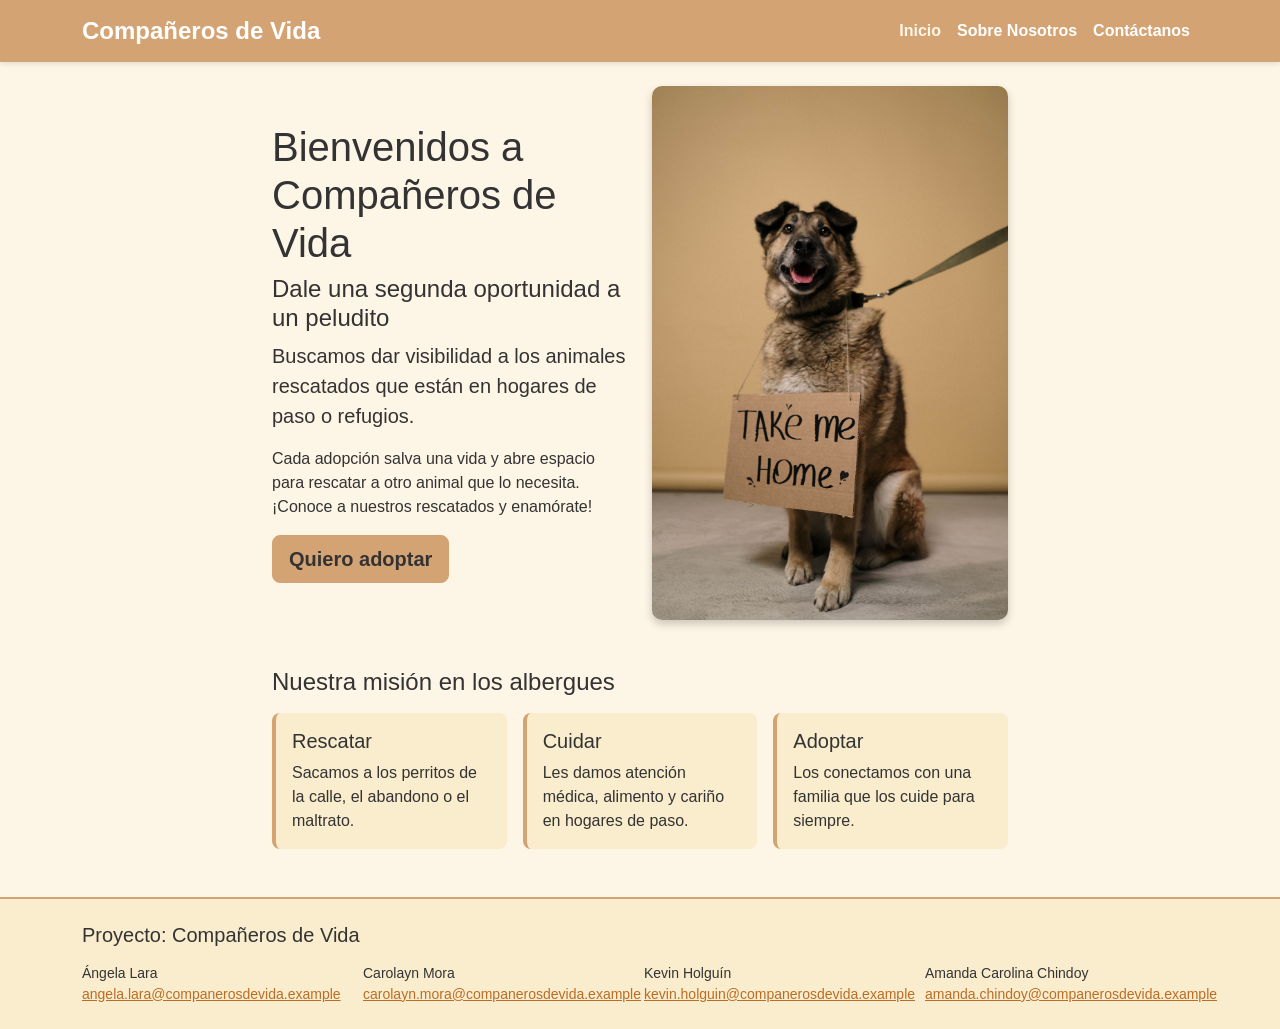
==== commit 452a08ca: "Merge main en AmandaC-grid: resuelve conflicto en index.html Co-Authored-By: Claude Sonnet 5.5 <nore" ====
--- a/index.html
+++ b/index.html
@@ -1,165 +1,98 @@
-﻿<!doctype html>
+<!DOCTYPE html>
 <html lang="es">
-  <head>
-    <meta charset="UTF-8" />
-    <meta name="viewport" content="width=device-width, initial-scale=1.0" />
+<head>
+    <meta charset="UTF-8">
+    <meta name="viewport" content="width=device-width, initial-scale=1.0">
     <title>Inicio - Compañeros de Vida</title>
-    <link
-      href="https://cdn.jsdelivr.net/npm/bootstrap@5.3.8/dist/css/bootstrap.min.css"
-      rel="stylesheet"
-    />
-    <link
-      href="https://fonts.googleapis.com/css2?family=Nunito:wght@400;600;800&display=swap"
-      rel="stylesheet"
-    />
-    <link href="/styles.css" rel="stylesheet" />
-  </head>
-  <body>
+
+    <!-- Bootstrap -->
+    <link href="https://cdn.jsdelivr.net/npm/bootstrap@5.3.8/dist/css/bootstrap.min.css" rel="stylesheet"
+    integrity="sha384-sRIl4kxILFvY47J16cr9ZwB07vP4J8+LH7qKQnuqkuIAvNWLzeN8tE5YBujZqJLB" crossorigin="anonymous">
+
+    <link href="https://fonts.googleapis.com/css2?family=Nunito:wght@400;600;800&display=swap" rel="stylesheet">
+
+    <!-- Único archivo CSS del sitio -->
+    <link rel="stylesheet" href="styles.css">
+</head>
+<body>
     <nav class="navbar navbar-expand-lg navbar-compania sticky-top">
-      <div class="container">
-        <a class="navbar-brand fs-4 fw-bolder" href="index.html"
-          >Compañeros de Vida</a
-        >
-        <button
-          class="navbar-toggler"
-          type="button"
-          data-bs-toggle="collapse"
-          data-bs-target="#menuPrincipal"
-          aria-controls="menuPrincipal"
-          aria-expanded="false"
-          aria-label="Abrir menú"
-        >
-          <span class="navbar-toggler-icon"></span>
-        </button>
-        <div class="collapse navbar-collapse" id="menuPrincipal">
-          <ul class="navbar-nav ms-auto">
-            <li class="nav-item">
-              <a class="nav-link active" href="index.html" aria-current="page"
-                >Inicio</a
-              >
-            </li>
-            <li class="nav-item">
-              <a class="nav-link" href="quienes-somos.html">Sobre Nosotros</a>
-            </li>
-            <li class="nav-item">
-              <a class="nav-link" href="contacto.html">Contáctanos</a>
-            </li>
-          </ul>
+        <div class="container">
+            <a class="navbar-brand fs-4 fw-bolder" href="index.html">Compañeros de Vida</a>
+            <button class="navbar-toggler" type="button" data-bs-toggle="collapse" data-bs-target="#menuPrincipal" aria-controls="menuPrincipal" aria-expanded="false" aria-label="Abrir menú">
+                <span class="navbar-toggler-icon"></span>
+            </button>
+            <div class="collapse navbar-collapse" id="menuPrincipal">
+                <ul class="navbar-nav ms-auto">
+                    <li class="nav-item"><a class="nav-link active" href="index.html" aria-current="page">Inicio</a></li>
+                    <li class="nav-item"><a class="nav-link" href="quienes-somos.html">Sobre Nosotros</a></li>
+                    <li class="nav-item"><a class="nav-link" href="contacto.html">Contáctanos</a></li>
+                </ul>
+            </div>
         </div>
-      </div>
     </nav>
+
     <div class="container mt-4">
-      <div class="row">
-        <aside class="col-md-2 columna-reservada">
-          <!-- Publicidad futura -->
-        </aside>
+        <div class="row">
+            <aside class="col-md-2 columna-reservada">
+                <!-- Publicidad futura -->
+            </aside>
 
-        <main class="col-md-8">
-          <div class="row align-items-center g-4">
-            <div class="col-lg-6">
-              <h1 class="display-6">Bienvenidos a Compañeros de Vida</h1>
-              <h2 class="h4">Dale una segunda oportunidad a un peludito</h2>
-              <p class="lead">
-                Buscamos dar visibilidad a los animales rescatados que están en
-                hogares de paso o refugios.
-              </p>
-              <p>
-                Cada adopción salva una vida y abre espacio para rescatar a otro
-                animal que lo necesita. ¡Conoce a nuestros rescatados y
-                enamórate!
-              </p>
-              <a href="contacto.html" class="btn btn-compania btn-lg"
-                >Quiero adoptar</a
-              >
-            </div>
-            <div class="col-lg-6 text-center">
-              <img
-                src="img/perito-inicio.png"
-                class="img-fluid img-redondeada"
-                alt="Perro pidiendo un hogar de paso"
-              />
-            </div>
-          </div>
+            <main class="col-md-8">
+                <div class="row align-items-center g-4">
+                    <div class="col-lg-6">
+                        <h1 class="display-6">Bienvenidos a Compañeros de Vida</h1>
+                        <h2 class="h4">Dale una segunda oportunidad a un peludito</h2>
+                        <p class="lead">Buscamos dar visibilidad a los animales rescatados que están en hogares de paso o refugios.</p>
+                        <p>Cada adopción salva una vida y abre espacio para rescatar a otro animal que lo necesita. ¡Conoce a nuestros rescatados y enamórate!</p>
+                        <a href="contacto.html" class="btn btn-compania btn-lg">Quiero adoptar</a>
+                    </div>
+                    <div class="col-lg-6 text-center">
+                        <img src="img/perito-inicio.png" class="img-fluid img-redondeada" alt="Perro pidiendo un hogar de paso">
+                    </div>
+                </div>
 
-          <h2 class="h4 mt-5 mb-3">Nuestra misión en los albergues</h2>
-          <div class="row g-3">
-            <div class="col-md-4">
-              <div class="tarjeta-compania p-3 h-100">
-                <h3 class="h5">Rescatar</h3>
-                <p class="mb-0">
-                  Sacamos a los perritos de la calle, el abandono o el maltrato.
-                </p>
-              </div>
-            </div>
-            <div class="col-md-4">
-              <div class="tarjeta-compania p-3 h-100">
-                <h3 class="h5">Cuidar</h3>
-                <p class="mb-0">
-                  Les damos atención médica, alimento y cariño en hogares de
-                  paso.
-                </p>
-              </div>
-            </div>
-            <div class="col-md-4">
-              <div class="tarjeta-compania p-3 h-100">
-                <h3 class="h5">Adoptar</h3>
-                <p class="mb-0">
-                  Los conectamos con una familia que los cuide para siempre.
-                </p>
-              </div>
-            </div>
-          </div>
-        </main>
+                <h2 class="h4 mt-5 mb-3">Nuestra misión en los albergues</h2>
+                <div class="row g-3">
+                    <div class="col-md-4">
+                        <div class="tarjeta-compania p-3 h-100">
+                            <h3 class="h5">Rescatar</h3>
+                            <p class="mb-0">Sacamos a los perritos de la calle, el abandono o el maltrato.</p>
+                        </div>
+                    </div>
+                    <div class="col-md-4">
+                        <div class="tarjeta-compania p-3 h-100">
+                            <h3 class="h5">Cuidar</h3>
+                            <p class="mb-0">Les damos atención médica, alimento y cariño en hogares de paso.</p>
+                        </div>
+                    </div>
+                    <div class="col-md-4">
+                        <div class="tarjeta-compania p-3 h-100">
+                            <h3 class="h5">Adoptar</h3>
+                            <p class="mb-0">Los conectamos con una familia que los cuide para siempre.</p>
+                        </div>
+                    </div>
+                </div>
+            </main>
 
-        <aside class="col-md-2 columna-reservada">
-          <!-- Noticias futuras -->
-        </aside>
-      </div>
+            <aside class="col-md-2 columna-reservada">
+                <!-- Noticias futuras -->
+            </aside>
+        </div>
     </div>
 
-    
-      <footer class="footer">
-        <div class="footer-column publicidad">Publicidad</div>
+    <footer class="footer-compania py-4 mt-5">
+        <div class="container">
+            <h2 class="h5 mb-3">Proyecto: Compañeros de Vida</h2>
+            <div class="row row-cols-1 row-cols-md-2 row-cols-lg-4 g-2 small">
+                <div class="col">Ángela Lara<br><a href="mailto:angela.lara@companerosdevida.example">angela.lara@companerosdevida.example</a></div>
+                <div class="col">Carolayn Mora<br><a href="mailto:carolayn.mora@companerosdevida.example">carolayn.mora@companerosdevida.example</a></div>
+                <div class="col">Kevin Holguín<br><a href="mailto:kevin.holguin@companerosdevida.example">kevin.holguin@companerosdevida.example</a></div>
+                <div class="col">Amanda Carolina Chindoy<br><a href="mailto:amanda.chindoy@companerosdevida.example">amanda.chindoy@companerosdevida.example</a></div>
+            </div>
+        </div>
+    </footer>
 
-        <div class="footer-column informacion">
-          <div class="contacto">
-            <h3>Información de contacto</h3>
-
-            <p>
-              <strong>Ángela Lara</strong><br />
-              <a href="angela.lara@companerosdevida.com">
-                angela.lara@companerosdevida.com
-              </a>
-            </p>
-
-            <p>
-              <strong>Carolayn Mora</strong><br />
-              <a href="carolayn.mora@companerosdevida.com">
-                carolayn.mora@companerosdevida.com
-              </a>
-            </p>
-
-            <p>
-              <strong>Kevin Holguín</strong><br />
-              <a href="kevin.holguin@companerosdevida.com">
-                kevin.holguin@companerosdevida.com
-              </a>
-            </p>
-
-            <p>
-              <strong>Amanda Carolina Chindoy</strong><br />
-              <a href="amanda.chindoy@companerosdevida.com">
-                amanda.chindoy@companerosdevida.com
-              </a>
-            </p>
-
-          </div>
-        </div>
-
-        <div class="footer-column publicidad">Publicidad</div>
-      </footer>
-    
-
-    <script src="https://cdn.jsdelivr.net/npm/bootstrap@5.3.8/dist/js/bootstrap.bundle.min.js"></script>
-  </body>
+    <script src="https://cdn.jsdelivr.net/npm/bootstrap@5.3.8/dist/js/bootstrap.bundle.min.js"
+    integrity="sha384-FKyoEForCGlyvwx9Hj09JcYn3nv7wiPVlz7YYwJrWVcXK/BmnVDxM+D2scQbITxI" crossorigin="anonymous"></script>
+</body>
 </html>
--- a/styles.css
+++ b/styles.css
@@ -1,55 +1,77 @@
-﻿body {
-    font-family: Arial, sans-serif;
-    margin: 0;
-    background-color: #fdf5e6; 
-    color: #333;
+/* Paleta (5 colores): crema, durazno, café claro, café oscuro, gris texto */
+:root {
+    --crema: #fdf5e6;
+    --durazno: #faedcd;
+    --cafe-claro: #d4a373;
+    --cafe-oscuro: #bc6c25;
+    --texto: #333333;
 }
 
-
-.seccion-dividida {
-    display: flex;
-    align-items: center;
-    padding: 40px;
-    max-width: 1000px;
-    margin: 0 auto;
+body {
+    font-family: "Nunito", Arial, sans-serif;
+    background-color: var(--crema);
+    color: var(--texto);
 }
 
-.texto-izq {
-    flex: 1;
-    padding-right: 30px;
+/* Navbar */
+.navbar-compania {
+    background-color: var(--cafe-claro);
+    box-shadow: 0 2px 5px rgba(0, 0, 0, 0.1);
 }
 
-.imagen-der {
-    flex: 1;
-    text-align: center;
+.navbar-compania .navbar-brand,
+.navbar-compania .nav-link {
+    color: #fff;
+    font-weight: bold;
 }
 
-.imagen-der img {
-    max-width: 100%;
-    border-radius: 10px;
-    box-shadow: 0 4px 8px rgba(0,0,0,0.2);
+.navbar-compania .nav-link:hover,
+.navbar-compania .nav-link.active {
+    color: var(--crema);
 }
 
-.footer { width: 100%; min-height: 220px; background-color: #4C4541; color: white; display: grid; grid-template-columns: 1fr 2fr 1fr; align-items: center; padding: 30px 0; box-sizing: border-box; }
+.navbar-compania .navbar-toggler {
+    border-color: rgba(255, 255, 255, 0.7);
+}
 
-.footer-column { min-height: 160px; }
+/* Columnas laterales reservadas (publicidad / noticias) */
+.columna-reservada {
+    min-height: 100px;
+}
 
-.publicidad { display: flex; align-items: center; justify-content: center; }
+/* Contenido */
+.btn-compania {
+    background-color: var(--cafe-claro);
+    border-color: var(--cafe-claro);
+    color: var(--texto);
+    font-weight: bold;
+}
 
-.informacion { display: flex; justify-content: center; align-items: center; text-align: center; border-left: 1px solid rgba(255, 255, 255, 0.2); border-right: 1px solid rgba(255, 255, 255, 0.2); }
+.btn-compania:hover,
+.btn-compania:focus {
+    background-color: var(--cafe-oscuro);
+    border-color: var(--cafe-oscuro);
+    color: #fff;
+}
 
-.contacto h3 { margin-top: 0; margin-bottom: 20px; color: white; }
+.tarjeta-compania {
+    background-color: var(--durazno);
+    border-left: 4px solid var(--cafe-claro);
+    border-radius: 8px;
+}
 
-.contacto p { margin: 12px 0; line-height: 1.5; }
+.img-redondeada {
+    border-radius: 10px;
+    box-shadow: 0 4px 8px rgba(0, 0, 0, 0.2);
+}
 
-.contacto strong { color: white; }
+/* Footer */
+.footer-compania {
+    background-color: var(--durazno);
+    color: var(--texto);
+    border-top: 2px solid var(--cafe-claro);
+}
 
-.contacto a { color: white; text-decoration: none; }
-
-.contacto a:hover { text-decoration: underline; }
-
-@media (max-width: 768px) { .footer { grid-template-columns: 1fr; gap: 20px; }
-
-.publicidad { display: none; }
-
-.informacion { border-left: none; border-right: none; } }+.footer-compania a {
+    color: var(--cafe-oscuro);
+}
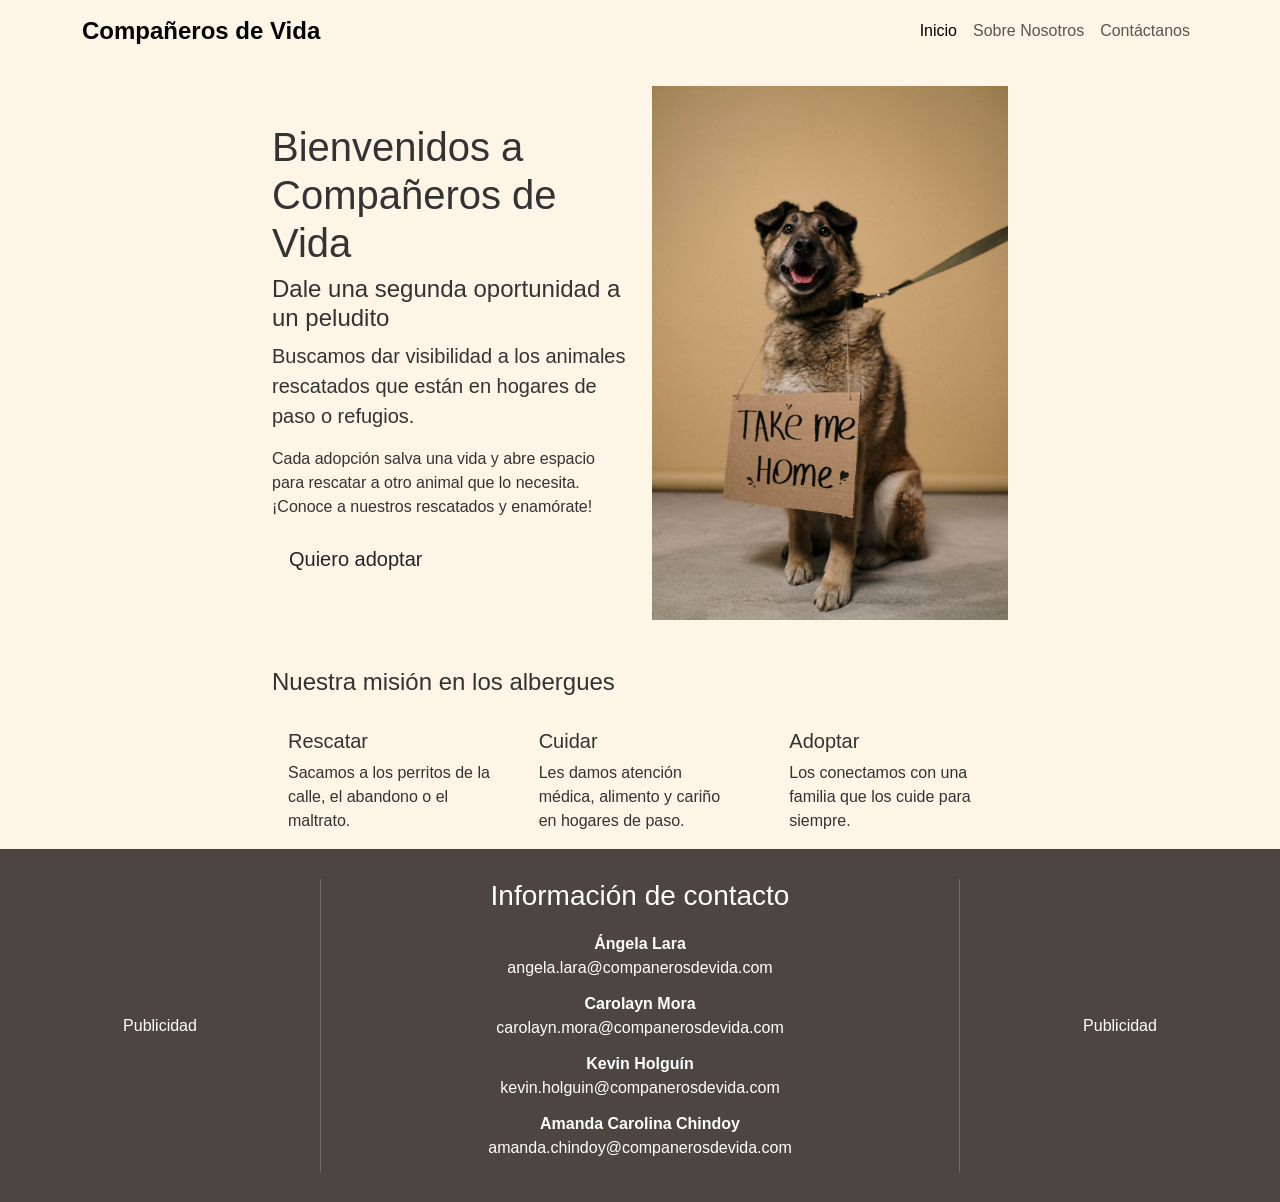
==== commit a264b479: "Merge remote-tracking branch 'origin/kevin-footer'" ====
--- a/index.html
+++ b/index.html
@@ -1,98 +1,165 @@
-<!DOCTYPE html>
+﻿<!doctype html>
 <html lang="es">
-<head>
-    <meta charset="UTF-8">
-    <meta name="viewport" content="width=device-width, initial-scale=1.0">
+  <head>
+    <meta charset="UTF-8" />
+    <meta name="viewport" content="width=device-width, initial-scale=1.0" />
     <title>Inicio - Compañeros de Vida</title>
+    <link
+      href="https://cdn.jsdelivr.net/npm/bootstrap@5.3.8/dist/css/bootstrap.min.css"
+      rel="stylesheet"
+    />
+    <link
+      href="https://fonts.googleapis.com/css2?family=Nunito:wght@400;600;800&display=swap"
+      rel="stylesheet"
+    />
+    <link href="/styles.css" rel="stylesheet" />
+  </head>
+  <body>
+    <nav class="navbar navbar-expand-lg navbar-compania sticky-top">
+      <div class="container">
+        <a class="navbar-brand fs-4 fw-bolder" href="index.html"
+          >Compañeros de Vida</a
+        >
+        <button
+          class="navbar-toggler"
+          type="button"
+          data-bs-toggle="collapse"
+          data-bs-target="#menuPrincipal"
+          aria-controls="menuPrincipal"
+          aria-expanded="false"
+          aria-label="Abrir menú"
+        >
+          <span class="navbar-toggler-icon"></span>
+        </button>
+        <div class="collapse navbar-collapse" id="menuPrincipal">
+          <ul class="navbar-nav ms-auto">
+            <li class="nav-item">
+              <a class="nav-link active" href="index.html" aria-current="page"
+                >Inicio</a
+              >
+            </li>
+            <li class="nav-item">
+              <a class="nav-link" href="quienes-somos.html">Sobre Nosotros</a>
+            </li>
+            <li class="nav-item">
+              <a class="nav-link" href="contacto.html">Contáctanos</a>
+            </li>
+          </ul>
+        </div>
+      </div>
+    </nav>
+    <div class="container mt-4">
+      <div class="row">
+        <aside class="col-md-2 columna-reservada">
+          <!-- Publicidad futura -->
+        </aside>
 
-    <!-- Bootstrap -->
-    <link href="https://cdn.jsdelivr.net/npm/bootstrap@5.3.8/dist/css/bootstrap.min.css" rel="stylesheet"
-    integrity="sha384-sRIl4kxILFvY47J16cr9ZwB07vP4J8+LH7qKQnuqkuIAvNWLzeN8tE5YBujZqJLB" crossorigin="anonymous">
+        <main class="col-md-8">
+          <div class="row align-items-center g-4">
+            <div class="col-lg-6">
+              <h1 class="display-6">Bienvenidos a Compañeros de Vida</h1>
+              <h2 class="h4">Dale una segunda oportunidad a un peludito</h2>
+              <p class="lead">
+                Buscamos dar visibilidad a los animales rescatados que están en
+                hogares de paso o refugios.
+              </p>
+              <p>
+                Cada adopción salva una vida y abre espacio para rescatar a otro
+                animal que lo necesita. ¡Conoce a nuestros rescatados y
+                enamórate!
+              </p>
+              <a href="contacto.html" class="btn btn-compania btn-lg"
+                >Quiero adoptar</a
+              >
+            </div>
+            <div class="col-lg-6 text-center">
+              <img
+                src="img/perito-inicio.png"
+                class="img-fluid img-redondeada"
+                alt="Perro pidiendo un hogar de paso"
+              />
+            </div>
+          </div>
 
-    <link href="https://fonts.googleapis.com/css2?family=Nunito:wght@400;600;800&display=swap" rel="stylesheet">
+          <h2 class="h4 mt-5 mb-3">Nuestra misión en los albergues</h2>
+          <div class="row g-3">
+            <div class="col-md-4">
+              <div class="tarjeta-compania p-3 h-100">
+                <h3 class="h5">Rescatar</h3>
+                <p class="mb-0">
+                  Sacamos a los perritos de la calle, el abandono o el maltrato.
+                </p>
+              </div>
+            </div>
+            <div class="col-md-4">
+              <div class="tarjeta-compania p-3 h-100">
+                <h3 class="h5">Cuidar</h3>
+                <p class="mb-0">
+                  Les damos atención médica, alimento y cariño en hogares de
+                  paso.
+                </p>
+              </div>
+            </div>
+            <div class="col-md-4">
+              <div class="tarjeta-compania p-3 h-100">
+                <h3 class="h5">Adoptar</h3>
+                <p class="mb-0">
+                  Los conectamos con una familia que los cuide para siempre.
+                </p>
+              </div>
+            </div>
+          </div>
+        </main>
 
-    <!-- Único archivo CSS del sitio -->
-    <link rel="stylesheet" href="styles.css">
-</head>
-<body>
-    <nav class="navbar navbar-expand-lg navbar-compania sticky-top">
-        <div class="container">
-            <a class="navbar-brand fs-4 fw-bolder" href="index.html">Compañeros de Vida</a>
-            <button class="navbar-toggler" type="button" data-bs-toggle="collapse" data-bs-target="#menuPrincipal" aria-controls="menuPrincipal" aria-expanded="false" aria-label="Abrir menú">
-                <span class="navbar-toggler-icon"></span>
-            </button>
-            <div class="collapse navbar-collapse" id="menuPrincipal">
-                <ul class="navbar-nav ms-auto">
-                    <li class="nav-item"><a class="nav-link active" href="index.html" aria-current="page">Inicio</a></li>
-                    <li class="nav-item"><a class="nav-link" href="quienes-somos.html">Sobre Nosotros</a></li>
-                    <li class="nav-item"><a class="nav-link" href="contacto.html">Contáctanos</a></li>
-                </ul>
-            </div>
-        </div>
-    </nav>
-
-    <div class="container mt-4">
-        <div class="row">
-            <aside class="col-md-2 columna-reservada">
-                <!-- Publicidad futura -->
-            </aside>
-
-            <main class="col-md-8">
-                <div class="row align-items-center g-4">
-                    <div class="col-lg-6">
-                        <h1 class="display-6">Bienvenidos a Compañeros de Vida</h1>
-                        <h2 class="h4">Dale una segunda oportunidad a un peludito</h2>
-                        <p class="lead">Buscamos dar visibilidad a los animales rescatados que están en hogares de paso o refugios.</p>
-                        <p>Cada adopción salva una vida y abre espacio para rescatar a otro animal que lo necesita. ¡Conoce a nuestros rescatados y enamórate!</p>
-                        <a href="contacto.html" class="btn btn-compania btn-lg">Quiero adoptar</a>
-                    </div>
-                    <div class="col-lg-6 text-center">
-                        <img src="img/perito-inicio.png" class="img-fluid img-redondeada" alt="Perro pidiendo un hogar de paso">
-                    </div>
-                </div>
-
-                <h2 class="h4 mt-5 mb-3">Nuestra misión en los albergues</h2>
-                <div class="row g-3">
-                    <div class="col-md-4">
-                        <div class="tarjeta-compania p-3 h-100">
-                            <h3 class="h5">Rescatar</h3>
-                            <p class="mb-0">Sacamos a los perritos de la calle, el abandono o el maltrato.</p>
-                        </div>
-                    </div>
-                    <div class="col-md-4">
-                        <div class="tarjeta-compania p-3 h-100">
-                            <h3 class="h5">Cuidar</h3>
-                            <p class="mb-0">Les damos atención médica, alimento y cariño en hogares de paso.</p>
-                        </div>
-                    </div>
-                    <div class="col-md-4">
-                        <div class="tarjeta-compania p-3 h-100">
-                            <h3 class="h5">Adoptar</h3>
-                            <p class="mb-0">Los conectamos con una familia que los cuide para siempre.</p>
-                        </div>
-                    </div>
-                </div>
-            </main>
-
-            <aside class="col-md-2 columna-reservada">
-                <!-- Noticias futuras -->
-            </aside>
-        </div>
+        <aside class="col-md-2 columna-reservada">
+          <!-- Noticias futuras -->
+        </aside>
+      </div>
     </div>
 
-    <footer class="footer-compania py-4 mt-5">
-        <div class="container">
-            <h2 class="h5 mb-3">Proyecto: Compañeros de Vida</h2>
-            <div class="row row-cols-1 row-cols-md-2 row-cols-lg-4 g-2 small">
-                <div class="col">Ángela Lara<br><a href="mailto:angela.lara@companerosdevida.example">angela.lara@companerosdevida.example</a></div>
-                <div class="col">Carolayn Mora<br><a href="mailto:carolayn.mora@companerosdevida.example">carolayn.mora@companerosdevida.example</a></div>
-                <div class="col">Kevin Holguín<br><a href="mailto:kevin.holguin@companerosdevida.example">kevin.holguin@companerosdevida.example</a></div>
-                <div class="col">Amanda Carolina Chindoy<br><a href="mailto:amanda.chindoy@companerosdevida.example">amanda.chindoy@companerosdevida.example</a></div>
-            </div>
+    
+      <footer class="footer">
+        <div class="footer-column publicidad">Publicidad</div>
+
+        <div class="footer-column informacion">
+          <div class="contacto">
+            <h3>Información de contacto</h3>
+
+            <p>
+              <strong>Ángela Lara</strong><br />
+              <a href="angela.lara@companerosdevida.com">
+                angela.lara@companerosdevida.com
+              </a>
+            </p>
+
+            <p>
+              <strong>Carolayn Mora</strong><br />
+              <a href="carolayn.mora@companerosdevida.com">
+                carolayn.mora@companerosdevida.com
+              </a>
+            </p>
+
+            <p>
+              <strong>Kevin Holguín</strong><br />
+              <a href="kevin.holguin@companerosdevida.com">
+                kevin.holguin@companerosdevida.com
+              </a>
+            </p>
+
+            <p>
+              <strong>Amanda Carolina Chindoy</strong><br />
+              <a href="amanda.chindoy@companerosdevida.com">
+                amanda.chindoy@companerosdevida.com
+              </a>
+            </p>
+
+          </div>
         </div>
-    </footer>
 
-    <script src="https://cdn.jsdelivr.net/npm/bootstrap@5.3.8/dist/js/bootstrap.bundle.min.js"
-    integrity="sha384-FKyoEForCGlyvwx9Hj09JcYn3nv7wiPVlz7YYwJrWVcXK/BmnVDxM+D2scQbITxI" crossorigin="anonymous"></script>
-</body>
+        <div class="footer-column publicidad">Publicidad</div>
+      </footer>
+    
+
+    <script src="https://cdn.jsdelivr.net/npm/bootstrap@5.3.8/dist/js/bootstrap.bundle.min.js"></script>
+  </body>
 </html>
--- a/styles.css
+++ b/styles.css
@@ -1,77 +1,55 @@
-/* Paleta (5 colores): crema, durazno, café claro, café oscuro, gris texto */
-:root {
-    --crema: #fdf5e6;
-    --durazno: #faedcd;
-    --cafe-claro: #d4a373;
-    --cafe-oscuro: #bc6c25;
-    --texto: #333333;
+﻿body {
+    font-family: Arial, sans-serif;
+    margin: 0;
+    background-color: #fdf5e6; 
+    color: #333;
 }
 
-body {
-    font-family: "Nunito", Arial, sans-serif;
-    background-color: var(--crema);
-    color: var(--texto);
+
+.seccion-dividida {
+    display: flex;
+    align-items: center;
+    padding: 40px;
+    max-width: 1000px;
+    margin: 0 auto;
 }
 
-/* Navbar */
-.navbar-compania {
-    background-color: var(--cafe-claro);
-    box-shadow: 0 2px 5px rgba(0, 0, 0, 0.1);
+.texto-izq {
+    flex: 1;
+    padding-right: 30px;
 }
 
-.navbar-compania .navbar-brand,
-.navbar-compania .nav-link {
-    color: #fff;
-    font-weight: bold;
+.imagen-der {
+    flex: 1;
+    text-align: center;
 }
 
-.navbar-compania .nav-link:hover,
-.navbar-compania .nav-link.active {
-    color: var(--crema);
+.imagen-der img {
+    max-width: 100%;
+    border-radius: 10px;
+    box-shadow: 0 4px 8px rgba(0,0,0,0.2);
 }
 
-.navbar-compania .navbar-toggler {
-    border-color: rgba(255, 255, 255, 0.7);
-}
+.footer { width: 100%; min-height: 220px; background-color: #4C4541; color: white; display: grid; grid-template-columns: 1fr 2fr 1fr; align-items: center; padding: 30px 0; box-sizing: border-box; }
 
-/* Columnas laterales reservadas (publicidad / noticias) */
-.columna-reservada {
-    min-height: 100px;
-}
+.footer-column { min-height: 160px; }
 
-/* Contenido */
-.btn-compania {
-    background-color: var(--cafe-claro);
-    border-color: var(--cafe-claro);
-    color: var(--texto);
-    font-weight: bold;
-}
+.publicidad { display: flex; align-items: center; justify-content: center; }
 
-.btn-compania:hover,
-.btn-compania:focus {
-    background-color: var(--cafe-oscuro);
-    border-color: var(--cafe-oscuro);
-    color: #fff;
-}
+.informacion { display: flex; justify-content: center; align-items: center; text-align: center; border-left: 1px solid rgba(255, 255, 255, 0.2); border-right: 1px solid rgba(255, 255, 255, 0.2); }
 
-.tarjeta-compania {
-    background-color: var(--durazno);
-    border-left: 4px solid var(--cafe-claro);
-    border-radius: 8px;
-}
+.contacto h3 { margin-top: 0; margin-bottom: 20px; color: white; }
 
-.img-redondeada {
-    border-radius: 10px;
-    box-shadow: 0 4px 8px rgba(0, 0, 0, 0.2);
-}
+.contacto p { margin: 12px 0; line-height: 1.5; }
 
-/* Footer */
-.footer-compania {
-    background-color: var(--durazno);
-    color: var(--texto);
-    border-top: 2px solid var(--cafe-claro);
-}
+.contacto strong { color: white; }
 
-.footer-compania a {
-    color: var(--cafe-oscuro);
-}
+.contacto a { color: white; text-decoration: none; }
+
+.contacto a:hover { text-decoration: underline; }
+
+@media (max-width: 768px) { .footer { grid-template-columns: 1fr; gap: 20px; }
+
+.publicidad { display: none; }
+
+.informacion { border-left: none; border-right: none; } }
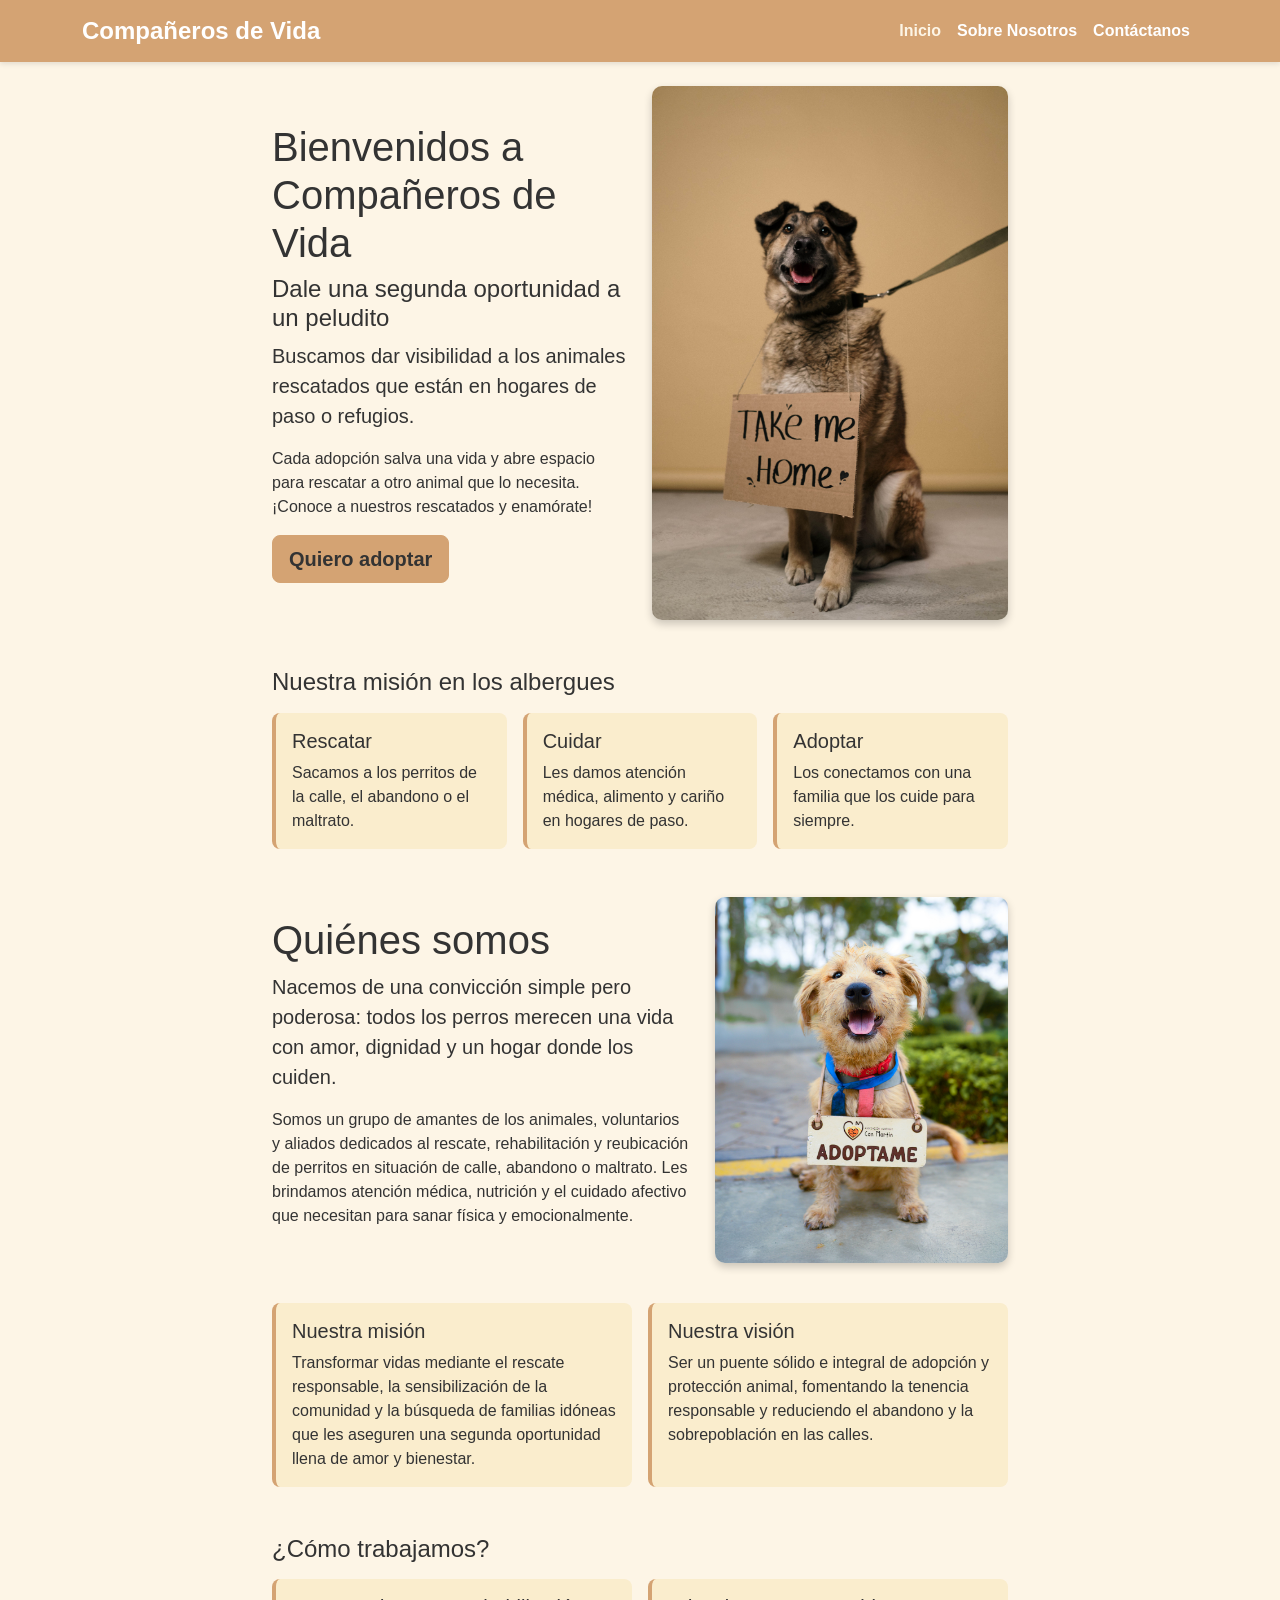
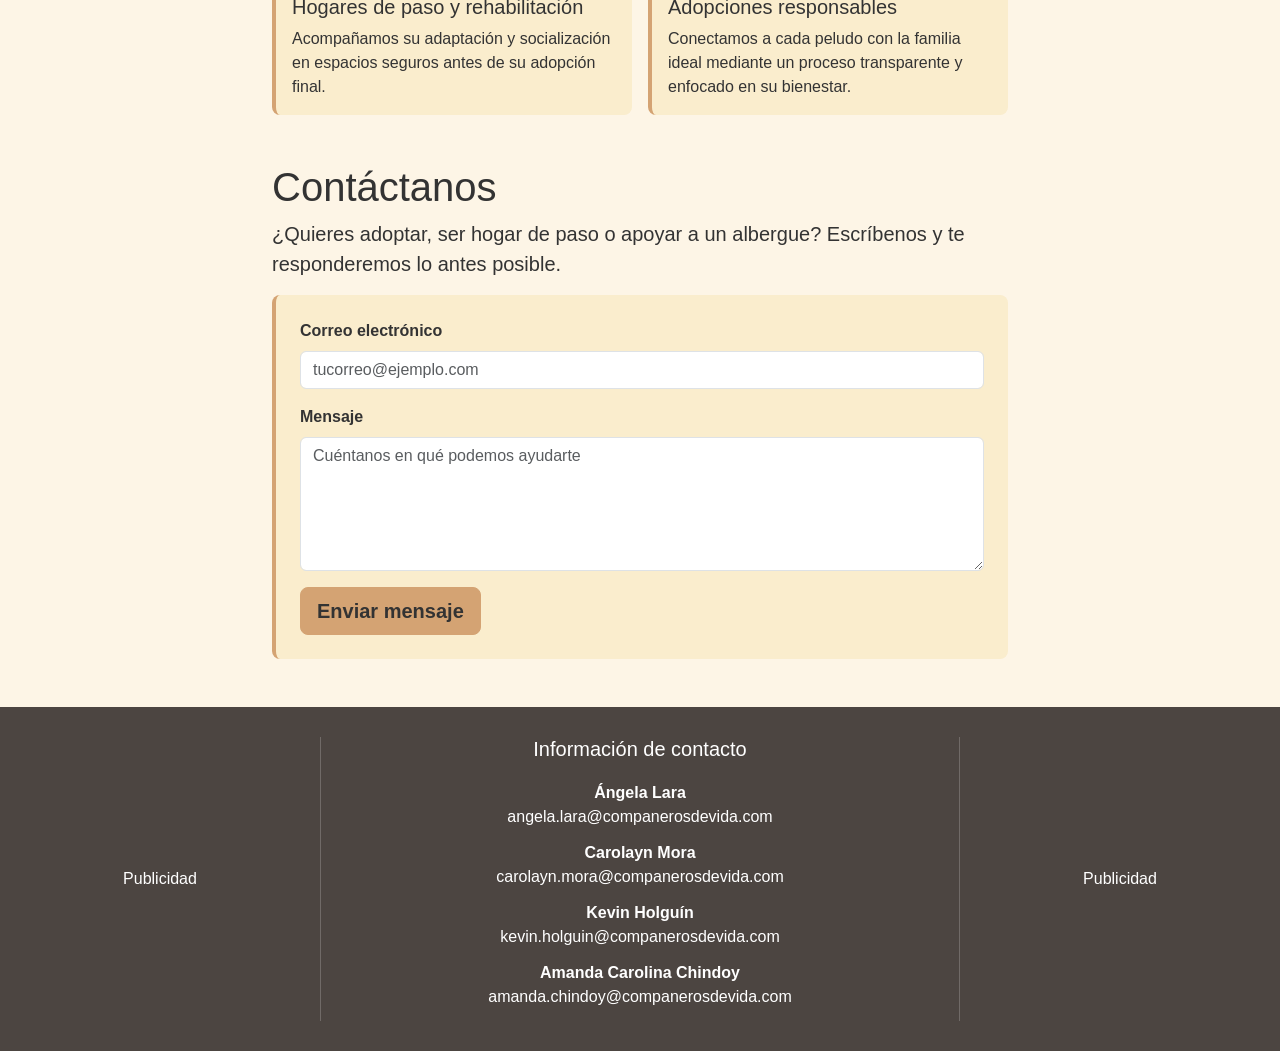
==== commit 267b621a: "Final" ====
--- a/index.html
+++ b/index.html
@@ -1,165 +1,143 @@
-﻿<!doctype html>
+﻿<!DOCTYPE html>
 <html lang="es">
-  <head>
-    <meta charset="UTF-8" />
-    <meta name="viewport" content="width=device-width, initial-scale=1.0" />
-    <title>Inicio - Compañeros de Vida</title>
-    <link
-      href="https://cdn.jsdelivr.net/npm/bootstrap@5.3.8/dist/css/bootstrap.min.css"
-      rel="stylesheet"
-    />
-    <link
-      href="https://fonts.googleapis.com/css2?family=Nunito:wght@400;600;800&display=swap"
-      rel="stylesheet"
-    />
-    <link href="/styles.css" rel="stylesheet" />
-  </head>
-  <body>
+<head>
+    <meta charset="UTF-8">
+    <meta name="viewport" content="width=device-width, initial-scale=1.0">
+    <title>Compañeros de Vida</title>
+
+    <!-- Bootstrap -->
+    <link href="https://cdn.jsdelivr.net/npm/bootstrap@5.3.8/dist/css/bootstrap.min.css" rel="stylesheet"
+    integrity="sha384-sRIl4kxILFvY47J16cr9ZwB07vP4J8+LH7qKQnuqkuIAvNWLzeN8tE5YBujZqJLB" crossorigin="anonymous">
+    <link href="https://fonts.googleapis.com/css2?family=Nunito:wght@400;600;800&display=swap" rel="stylesheet">
+    <link rel="stylesheet" href="styles.css">
+</head>
+<body>
     <nav class="navbar navbar-expand-lg navbar-compania sticky-top">
-      <div class="container">
-        <a class="navbar-brand fs-4 fw-bolder" href="index.html"
-          >Compañeros de Vida</a
-        >
-        <button
-          class="navbar-toggler"
-          type="button"
-          data-bs-toggle="collapse"
-          data-bs-target="#menuPrincipal"
-          aria-controls="menuPrincipal"
-          aria-expanded="false"
-          aria-label="Abrir menú"
-        >
-          <span class="navbar-toggler-icon"></span>
-        </button>
-        <div class="collapse navbar-collapse" id="menuPrincipal">
-          <ul class="navbar-nav ms-auto">
-            <li class="nav-item">
-              <a class="nav-link active" href="index.html" aria-current="page"
-                >Inicio</a
-              >
-            </li>
-            <li class="nav-item">
-              <a class="nav-link" href="quienes-somos.html">Sobre Nosotros</a>
-            </li>
-            <li class="nav-item">
-              <a class="nav-link" href="contacto.html">Contáctanos</a>
-            </li>
-          </ul>
+        <div class="container">
+            <a class="navbar-brand fs-4 fw-bolder" href="#inicio">Compañeros de Vida</a>
+            <button class="navbar-toggler" type="button" data-bs-toggle="collapse" data-bs-target="#menuPrincipal" aria-controls="menuPrincipal" aria-expanded="false" aria-label="Abrir menú">
+                <span class="navbar-toggler-icon"></span>
+            </button>
+            <div class="collapse navbar-collapse" id="menuPrincipal">
+                <ul class="navbar-nav ms-auto">
+                    <li class="nav-item"><a class="nav-link active" href="#inicio" aria-current="page">Inicio</a></li>
+                    <li class="nav-item"><a class="nav-link" href="#sobre-nosotros">Sobre Nosotros</a></li>
+                    <li class="nav-item"><a class="nav-link" href="#contacto">Contáctanos</a></li>
+                </ul>
+            </div>
         </div>
-      </div>
     </nav>
-    <div class="container mt-4">
-      <div class="row">
-        <aside class="col-md-2 columna-reservada">
-          <!-- Publicidad futura -->
-        </aside>
 
-        <main class="col-md-8">
-          <div class="row align-items-center g-4">
-            <div class="col-lg-6">
-              <h1 class="display-6">Bienvenidos a Compañeros de Vida</h1>
-              <h2 class="h4">Dale una segunda oportunidad a un peludito</h2>
-              <p class="lead">
-                Buscamos dar visibilidad a los animales rescatados que están en
-                hogares de paso o refugios.
-              </p>
-              <p>
-                Cada adopción salva una vida y abre espacio para rescatar a otro
-                animal que lo necesita. ¡Conoce a nuestros rescatados y
-                enamórate!
-              </p>
-              <a href="contacto.html" class="btn btn-compania btn-lg"
-                >Quiero adoptar</a
-              >
+    <main>
+        <section id="inicio" class="container mt-4 seccion-pagina">
+            <div class="row">
+                <aside class="col-md-2 columna-reservada" aria-hidden="true"></aside>
+                <div class="col-md-8">
+                    <div class="row align-items-center g-4">
+                        <div class="col-lg-6">
+                            <h1 class="display-6">Bienvenidos a Compañeros de Vida</h1>
+                            <h2 class="h4">Dale una segunda oportunidad a un peludito</h2>
+                            <p class="lead">Buscamos dar visibilidad a los animales rescatados que están en hogares de paso o refugios.</p>
+                            <p>Cada adopción salva una vida y abre espacio para rescatar a otro animal que lo necesita. ¡Conoce a nuestros rescatados y enamórate!</p>
+                            <a href="#contacto" class="btn btn-compania btn-lg">Quiero adoptar</a>
+                        </div>
+                        <div class="col-lg-6 text-center">
+                            <img src="img/perito-inicio.png" class="img-fluid img-redondeada" alt="Perro buscando un hogar">
+                        </div>
+                    </div>
+
+                    <h2 class="h4 mt-5 mb-3">Nuestra misión en los albergues</h2>
+                    <div class="row g-3">
+                        <div class="col-md-4"><div class="tarjeta-compania p-3 h-100"><h3 class="h5">Rescatar</h3><p class="mb-0">Sacamos a los perritos de la calle, el abandono o el maltrato.</p></div></div>
+                        <div class="col-md-4"><div class="tarjeta-compania p-3 h-100"><h3 class="h5">Cuidar</h3><p class="mb-0">Les damos atención médica, alimento y cariño en hogares de paso.</p></div></div>
+                        <div class="col-md-4"><div class="tarjeta-compania p-3 h-100"><h3 class="h5">Adoptar</h3><p class="mb-0">Los conectamos con una familia que los cuide para siempre.</p></div></div>
+                    </div>
+                </div>
+                <aside class="col-md-2 columna-reservada" aria-hidden="true"></aside>
             </div>
-            <div class="col-lg-6 text-center">
-              <img
-                src="img/perito-inicio.png"
-                class="img-fluid img-redondeada"
-                alt="Perro pidiendo un hogar de paso"
-              />
+        </section>
+
+        <section id="sobre-nosotros" class="container mt-5 seccion-pagina">
+            <div class="row">
+                <aside class="col-md-2 columna-reservada" aria-hidden="true"></aside>
+                <div class="col-md-8">
+                    <div class="row align-items-center g-4">
+                        <div class="col-lg-7">
+                            <h2 class="display-6">Quiénes somos</h2>
+                            <p class="lead">Nacemos de una convicción simple pero poderosa: todos los perros merecen una vida con amor, dignidad y un hogar donde los cuiden.</p>
+                            <p>Somos un grupo de amantes de los animales, voluntarios y aliados dedicados al rescate, rehabilitación y reubicación de perritos en situación de calle, abandono o maltrato. Les brindamos atención médica, nutrición y el cuidado afectivo que necesitan para sanar física y emocionalmente.</p>
+                        </div>
+                        <div class="col-lg-5 text-center">
+                            <img src="img/pexels-christopher-welsch-leveroni-2150186467-32438131.jpg" class="img-fluid img-redondeada" alt="Equipo de Compañeros de Vida trabajando por los animales">
+                        </div>
+                    </div>
+                    <div class="row g-3 mt-4">
+                        <div class="col-md-6"><div class="tarjeta-compania p-3 h-100"><h3 class="h5">Nuestra misión</h3><p class="mb-0">Transformar vidas mediante el rescate responsable, la sensibilización de la comunidad y la búsqueda de familias idóneas que les aseguren una segunda oportunidad llena de amor y bienestar.</p></div></div>
+                        <div class="col-md-6"><div class="tarjeta-compania p-3 h-100"><h3 class="h5">Nuestra visión</h3><p class="mb-0">Ser un puente sólido e integral de adopción y protección animal, fomentando la tenencia responsable y reduciendo el abandono y la sobrepoblación en las calles.</p></div></div>
+                    </div>
+                    <h3 class="h4 mt-5 mb-3">¿Cómo trabajamos?</h3>
+                    <div class="row g-3">
+                        <div class="col-md-6"><div class="tarjeta-compania p-3 h-100"><h4 class="h5">Hogares de paso y rehabilitación</h4><p class="mb-0">Acompañamos su adaptación y socialización en espacios seguros antes de su adopción final.</p></div></div>
+                        <div class="col-md-6"><div class="tarjeta-compania p-3 h-100"><h4 class="h5">Adopciones responsables</h4><p class="mb-0">Conectamos a cada peludo con la familia ideal mediante un proceso transparente y enfocado en su bienestar.</p></div></div>
+                    </div>
+                </div>
+                <aside class="col-md-2 columna-reservada" aria-hidden="true"></aside>
             </div>
-          </div>
+        </section>
 
-          <h2 class="h4 mt-5 mb-3">Nuestra misión en los albergues</h2>
-          <div class="row g-3">
-            <div class="col-md-4">
-              <div class="tarjeta-compania p-3 h-100">
-                <h3 class="h5">Rescatar</h3>
-                <p class="mb-0">
-                  Sacamos a los perritos de la calle, el abandono o el maltrato.
-                </p>
-              </div>
+        <section id="contacto" class="container mt-5 seccion-pagina">
+            <div class="row">
+                <aside class="col-md-2 columna-reservada" aria-hidden="true"></aside>
+                <div class="col-md-8">
+                    <h2 class="display-6">Contáctanos</h2>
+                    <p class="lead">¿Quieres adoptar, ser hogar de paso o apoyar a un albergue? Escríbenos y te responderemos lo antes posible.</p>
+                    <div id="alerta-contacto" aria-live="polite"></div>
+                    <form id="formulario-contacto" class="tarjeta-compania p-4">
+                        <div class="mb-3">
+                            <label for="correo" class="form-label fw-bold">Correo electrónico</label>
+                            <input type="email" class="form-control" id="correo" name="correo" placeholder="tucorreo@ejemplo.com" required>
+                        </div>
+                        <div class="mb-3">
+                            <label for="mensaje" class="form-label fw-bold">Mensaje</label>
+                            <textarea class="form-control" id="mensaje" name="mensaje" rows="5" placeholder="Cuéntanos en qué podemos ayudarte" required></textarea>
+                        </div>
+                        <button type="submit" class="btn btn-compania btn-lg">Enviar mensaje</button>
+                    </form>
+                </div>
+                <aside class="col-md-2 columna-reservada" aria-hidden="true"></aside>
             </div>
-            <div class="col-md-4">
-              <div class="tarjeta-compania p-3 h-100">
-                <h3 class="h5">Cuidar</h3>
-                <p class="mb-0">
-                  Les damos atención médica, alimento y cariño en hogares de
-                  paso.
-                </p>
-              </div>
-            </div>
-            <div class="col-md-4">
-              <div class="tarjeta-compania p-3 h-100">
-                <h3 class="h5">Adoptar</h3>
-                <p class="mb-0">
-                  Los conectamos con una familia que los cuide para siempre.
-                </p>
-              </div>
-            </div>
-          </div>
-        </main>
+        </section>
+    </main>
 
-        <aside class="col-md-2 columna-reservada">
-          <!-- Noticias futuras -->
-        </aside>
-      </div>
-    </div>
-
-    
-      <footer class="footer">
-        <div class="footer-column publicidad">Publicidad</div>
+    <footer class="footer footer-compania mt-5">
+        <div class="footer-column publicidad" aria-label="Espacio para publicidad">Publicidad</div>
 
         <div class="footer-column informacion">
-          <div class="contacto">
-            <h3>Información de contacto</h3>
-
-            <p>
-              <strong>Ángela Lara</strong><br />
-              <a href="angela.lara@companerosdevida.com">
-                angela.lara@companerosdevida.com
-              </a>
-            </p>
-
-            <p>
-              <strong>Carolayn Mora</strong><br />
-              <a href="carolayn.mora@companerosdevida.com">
-                carolayn.mora@companerosdevida.com
-              </a>
-            </p>
-
-            <p>
-              <strong>Kevin Holguín</strong><br />
-              <a href="kevin.holguin@companerosdevida.com">
-                kevin.holguin@companerosdevida.com
-              </a>
-            </p>
-
-            <p>
-              <strong>Amanda Carolina Chindoy</strong><br />
-              <a href="amanda.chindoy@companerosdevida.com">
-                amanda.chindoy@companerosdevida.com
-              </a>
-            </p>
-
-          </div>
+            <div class="contacto">
+                <h2>Información de contacto</h2>
+                <p><strong>Ángela Lara</strong><br><a href="mailto:angela.lara@companerosdevida.com">angela.lara@companerosdevida.com</a></p>
+                <p><strong>Carolayn Mora</strong><br><a href="mailto:carolayn.mora@companerosdevida.com">carolayn.mora@companerosdevida.com</a></p>
+                <p><strong>Kevin Holguín</strong><br><a href="mailto:kevin.holguin@companerosdevida.com">kevin.holguin@companerosdevida.com</a></p>
+                <p><strong>Amanda Carolina Chindoy</strong><br><a href="mailto:amanda.chindoy@companerosdevida.com">amanda.chindoy@companerosdevida.com</a></p>
+            </div>
         </div>
 
-        <div class="footer-column publicidad">Publicidad</div>
-      </footer>
-    
+        <div class="footer-column publicidad" aria-label="Espacio para publicidad">Publicidad</div>
+    </footer>
 
-    <script src="https://cdn.jsdelivr.net/npm/bootstrap@5.3.8/dist/js/bootstrap.bundle.min.js"></script>
-  </body>
+    <script src="https://cdn.jsdelivr.net/npm/bootstrap@5.3.8/dist/js/bootstrap.bundle.min.js"
+    integrity="sha384-FKyoEForCGlyvwx9Hj09JcYn3nv7wiPVlz7YYwJrWVcXK/BmnVDxM+D2scQbITxI" crossorigin="anonymous"></script>
+    <script>
+        const formulario = document.getElementById('formulario-contacto');
+        formulario.addEventListener('submit', function (event) {
+            event.preventDefault();
+            document.getElementById('alerta-contacto').innerHTML =
+                '<div class="alert alert-success alert-dismissible fade show" role="alert">' +
+                'Mensaje enviado' +
+                '<button type="button" class="btn-close" data-bs-dismiss="alert" aria-label="Cerrar"></button>' +
+                '</div>';
+            formulario.reset();
+        });
+    </script>
+</body>
 </html>
--- a/styles.css
+++ b/styles.css
@@ -1,55 +1,145 @@
-﻿body {
-    font-family: Arial, sans-serif;
-    margin: 0;
-    background-color: #fdf5e6; 
-    color: #333;
+﻿/* Paleta (5 colores): crema, durazno, café claro, café oscuro, gris texto */
+:root {
+    --crema: #fdf5e6;
+    --durazno: #faedcd;
+    --cafe-claro: #d4a373;
+    --cafe-oscuro: #bc6c25;
+    --texto: #333333;
 }
 
+body {
+    font-family: Arial, sans-serif;
+    background-color: var(--crema);
+    color: var(--texto);
+    margin: 0;
+}
 
-.seccion-dividida {
+/* Evita que la barra fija tape el título al navegar a una sección. */
+.seccion-pagina {
+    scroll-margin-top: 5rem;
+}
+
+/* Navbar */
+.navbar-compania {
+    background-color: var(--cafe-claro);
+    box-shadow: 0 2px 5px rgba(0, 0, 0, 0.1);
+}
+
+.navbar-compania .navbar-brand,
+.navbar-compania .nav-link {
+    color: #fff;
+    font-weight: bold;
+}
+
+.navbar-compania .nav-link:hover,
+.navbar-compania .nav-link.active {
+    color: var(--crema);
+}
+
+.navbar-compania .navbar-toggler {
+    border-color: rgba(255, 255, 255, 0.7);
+}
+
+/* Columnas laterales reservadas (publicidad / noticias) */
+.columna-reservada {
+    min-height: 100px;
+}
+
+/* Contenido */
+.btn-compania {
+    background-color: var(--cafe-claro);
+    border-color: var(--cafe-claro);
+    color: var(--texto);
+    font-weight: bold;
+}
+
+.btn-compania:hover,
+.btn-compania:focus {
+    background-color: var(--cafe-oscuro);
+    border-color: var(--cafe-oscuro);
+    color: #fff;
+}
+
+.tarjeta-compania {
+    background-color: var(--durazno);
+    border-left: 4px solid var(--cafe-claro);
+    border-radius: 8px;
+}
+
+.img-redondeada {
+    border-radius: 10px;
+    box-shadow: 0 4px 8px rgba(0, 0, 0, 0.2);
+}
+
+/* Footer */
+.footer-compania {
+    width: 100%;
+    min-height: 220px;
+    background-color: #4c4541;
+    color: #fff;
+    display: grid;
+    grid-template-columns: 1fr 2fr 1fr;
+    align-items: center;
+    padding: 30px 0;
+    box-sizing: border-box;
+}
+
+.footer-compania a {
+    color: #fff;
+    text-decoration: none;
+}
+
+.footer-compania a:hover {
+    text-decoration: underline;
+}
+
+.footer-column {
+    min-height: 160px;
+}
+
+.footer-compania .publicidad {
     display: flex;
     align-items: center;
-    padding: 40px;
-    max-width: 1000px;
-    margin: 0 auto;
+    justify-content: center;
 }
 
-.texto-izq {
-    flex: 1;
-    padding-right: 30px;
+.footer-compania .informacion {
+    display: flex;
+    justify-content: center;
+    align-items: center;
+    text-align: center;
+    border-left: 1px solid rgba(255, 255, 255, 0.2);
+    border-right: 1px solid rgba(255, 255, 255, 0.2);
 }
 
-.imagen-der {
-    flex: 1;
-    text-align: center;
+.footer-compania .contacto h2 {
+    margin-top: 0;
+    margin-bottom: 20px;
+    color: #fff;
+    font-size: 1.25rem;
 }
 
-.imagen-der img {
-    max-width: 100%;
-    border-radius: 10px;
-    box-shadow: 0 4px 8px rgba(0,0,0,0.2);
+.footer-compania .contacto p {
+    margin: 12px 0;
+    line-height: 1.5;
 }
 
-.footer { width: 100%; min-height: 220px; background-color: #4C4541; color: white; display: grid; grid-template-columns: 1fr 2fr 1fr; align-items: center; padding: 30px 0; box-sizing: border-box; }
+.footer-compania .contacto strong {
+    color: #fff;
+}
 
-.footer-column { min-height: 160px; }
+@media (max-width: 768px) {
+    .footer-compania {
+        grid-template-columns: 1fr;
+        gap: 20px;
+    }
 
-.publicidad { display: flex; align-items: center; justify-content: center; }
+    .footer-compania .publicidad {
+        display: none;
+    }
 
-.informacion { display: flex; justify-content: center; align-items: center; text-align: center; border-left: 1px solid rgba(255, 255, 255, 0.2); border-right: 1px solid rgba(255, 255, 255, 0.2); }
-
-.contacto h3 { margin-top: 0; margin-bottom: 20px; color: white; }
-
-.contacto p { margin: 12px 0; line-height: 1.5; }
-
-.contacto strong { color: white; }
-
-.contacto a { color: white; text-decoration: none; }
-
-.contacto a:hover { text-decoration: underline; }
-
-@media (max-width: 768px) { .footer { grid-template-columns: 1fr; gap: 20px; }
-
-.publicidad { display: none; }
-
-.informacion { border-left: none; border-right: none; } }+    .footer-compania .informacion {
+        border-left: none;
+        border-right: none;
+    }
+}
